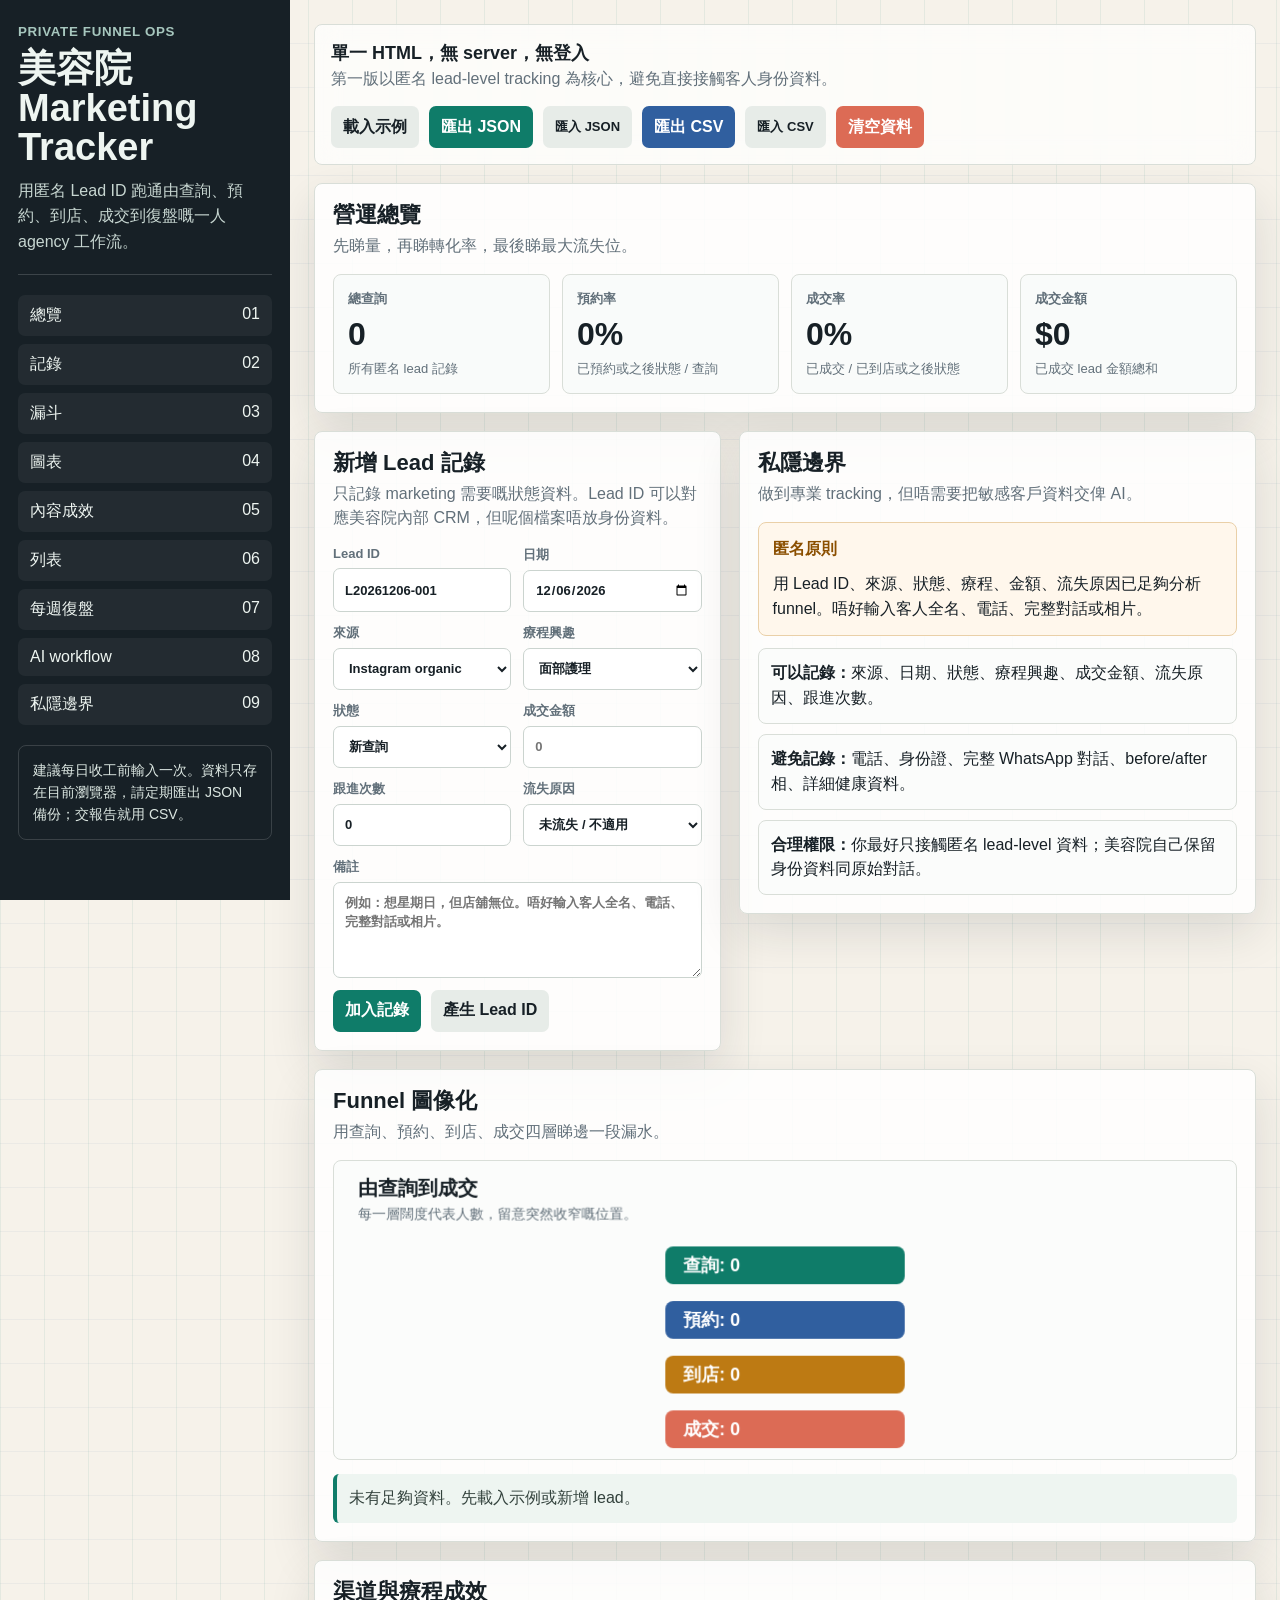
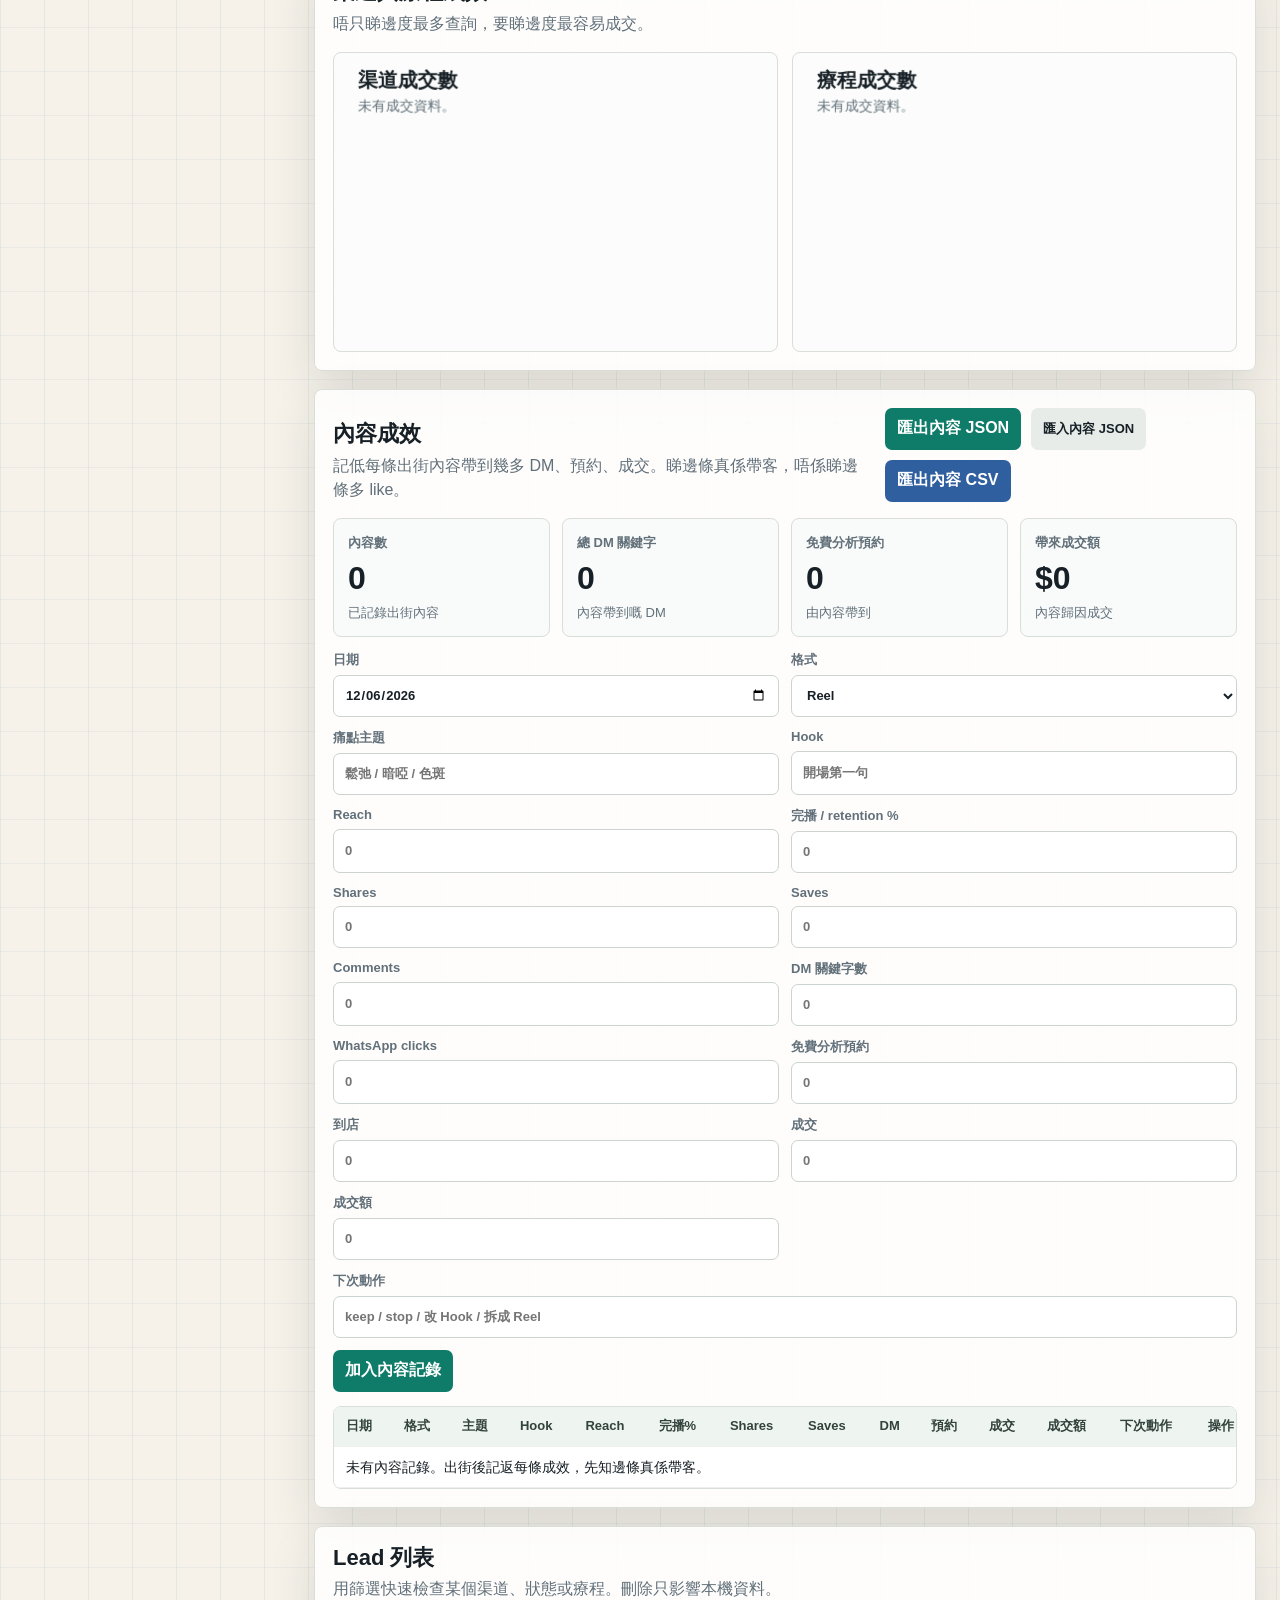
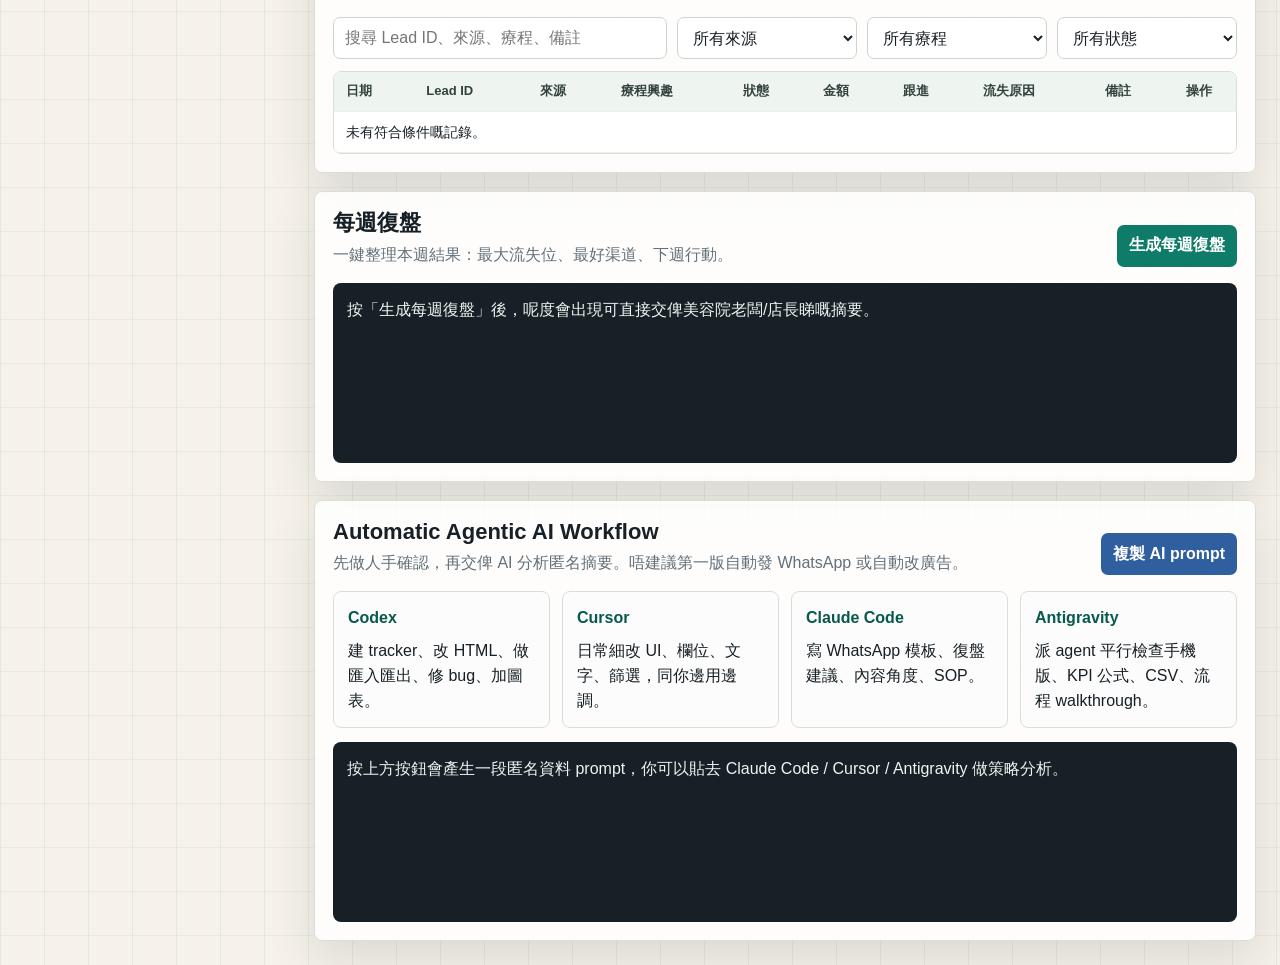
==== beauty-salon-marketing-tracker.html @ 223ccd6a "Add PWA deploy config and production service worker" ====
<!doctype html>
<html lang="zh-Hant">
<head>
  <meta charset="utf-8">
  <meta name="viewport" content="width=device-width, initial-scale=1">
  <title>美容院 Marketing Tracker</title>
  <style>
    :root {
      --ink: #172026;
      --muted: #62707a;
      --paper: #f6f2ea;
      --panel: #ffffff;
      --line: #d9ded8;
      --jade: #0f7c69;
      --jade-dark: #07594c;
      --coral: #dc6b55;
      --blue: #305f9f;
      --amber: #bd7a13;
      --shadow: 0 18px 48px rgba(23, 32, 38, .12);
      --radius: 8px;
      font-family: "Microsoft JhengHei", "PingFang TC", "Noto Sans TC", Arial, sans-serif;
    }

    * { box-sizing: border-box; }
    html { scroll-behavior: smooth; }
    body {
      margin: 0;
      color: var(--ink);
      background:
        linear-gradient(90deg, rgba(15, 124, 105, .08) 1px, transparent 1px) 0 0 / 44px 44px,
        linear-gradient(0deg, rgba(48, 95, 159, .06) 1px, transparent 1px) 0 0 / 44px 44px,
        var(--paper);
      overflow-x: hidden;
    }

    button, input, select, textarea {
      font: inherit;
    }

    button {
      border: 0;
      border-radius: 7px;
      cursor: pointer;
      font-weight: 700;
    }

    button:focus-visible, input:focus-visible, select:focus-visible, textarea:focus-visible {
      outline: 3px solid rgba(48, 95, 159, .42);
      outline-offset: 2px;
    }

    .app-shell {
      display: grid;
      grid-template-columns: 290px minmax(0, 1fr);
      min-height: 100vh;
    }

    aside {
      position: sticky;
      top: 0;
      height: 100vh;
      padding: 24px 18px;
      background: #172026;
      color: #eef5f1;
      overflow: auto;
    }

    .brand {
      display: grid;
      gap: 10px;
      padding-bottom: 20px;
      border-bottom: 1px solid rgba(255,255,255,.16);
    }

    .brand small {
      color: #a7c7be;
      font-weight: 700;
      letter-spacing: .05em;
      text-transform: uppercase;
    }

    .brand h1 {
      margin: 0;
      font-size: clamp(26px, 4vw, 38px);
      line-height: 1.04;
      letter-spacing: 0;
    }

    .brand p {
      margin: 0;
      color: #c7d6d1;
      line-height: 1.6;
    }

    nav {
      display: grid;
      gap: 8px;
      margin-top: 20px;
    }

    nav a {
      display: flex;
      justify-content: space-between;
      gap: 12px;
      padding: 10px 12px;
      color: #eef5f1;
      text-decoration: none;
      border-radius: 7px;
      background: rgba(255,255,255,.05);
    }

    nav a:hover { background: rgba(255,255,255,.12); }

    .side-note {
      margin-top: 20px;
      padding: 14px;
      border: 1px solid rgba(255,255,255,.15);
      border-radius: var(--radius);
      color: #dce7e2;
      line-height: 1.55;
      font-size: 14px;
    }

    main {
      padding: 24px;
      display: grid;
      gap: 18px;
      max-width: 1500px;
      min-width: 0;
      width: auto;
    }

    .topbar {
      display: flex;
      align-items: center;
      justify-content: space-between;
      gap: 16px;
      flex-wrap: wrap;
      padding: 16px;
      background: rgba(255,255,255,.72);
      border: 1px solid var(--line);
      border-radius: var(--radius);
      backdrop-filter: blur(12px);
      min-width: 0;
    }

    .topbar strong { font-size: 18px; }
    .topbar p { margin: 4px 0 0; color: var(--muted); }

    .toolbar {
      display: flex;
      gap: 10px;
      flex-wrap: wrap;
      align-items: center;
      min-width: 0;
    }

    .btn {
      padding: 10px 12px;
      color: #fff;
      background: var(--jade);
      min-height: 42px;
    }

    .btn.secondary {
      color: var(--ink);
      background: #e7ece8;
    }

    .btn.warning { background: var(--coral); }
    .btn.blue { background: var(--blue); }

    .file-button {
      position: relative;
      display: inline-grid;
      place-items: center;
      min-height: 42px;
      padding: 10px 12px;
      border-radius: 7px;
      color: var(--ink);
      background: #e7ece8;
      font-weight: 700;
      cursor: pointer;
    }

    .file-button input {
      position: absolute;
      inset: 0;
      opacity: 0;
      cursor: pointer;
    }

    section {
      background: rgba(255,255,255,.86);
      border: 1px solid var(--line);
      border-radius: var(--radius);
      box-shadow: var(--shadow);
      padding: 18px;
      min-width: 0;
    }

    .section-head {
      display: flex;
      align-items: end;
      justify-content: space-between;
      gap: 18px;
      margin-bottom: 16px;
    }

    .section-head h2 {
      margin: 0;
      font-size: 22px;
      line-height: 1.2;
    }

    .section-head p {
      margin: 6px 0 0;
      color: var(--muted);
      line-height: 1.5;
    }

    .grid-4 {
      display: grid;
      grid-template-columns: repeat(4, minmax(0, 1fr));
      gap: 12px;
    }

    .metric {
      min-height: 118px;
      padding: 14px;
      background: #f9fbfa;
      border: 1px solid var(--line);
      border-radius: var(--radius);
      min-width: 0;
      overflow-wrap: anywhere;
    }

    .metric span {
      color: var(--muted);
      font-size: 13px;
      font-weight: 700;
    }

    .metric strong {
      display: block;
      margin-top: 10px;
      font-size: 32px;
      line-height: 1;
    }

    .metric em {
      display: block;
      margin-top: 10px;
      color: var(--muted);
      font-style: normal;
      font-size: 13px;
      line-height: 1.4;
    }

    .two-col {
      display: grid;
      grid-template-columns: minmax(340px, .88fr) minmax(0, 1.12fr);
      gap: 18px;
      align-items: start;
      min-width: 0;
    }

    .form-grid {
      display: grid;
      grid-template-columns: repeat(2, minmax(0, 1fr));
      gap: 12px;
    }

    label {
      display: grid;
      gap: 6px;
      color: var(--muted);
      font-size: 13px;
      font-weight: 700;
    }

    input, select, textarea {
      width: 100%;
      min-height: 42px;
      padding: 10px 11px;
      color: var(--ink);
      background: #fff;
      border: 1px solid #cbd4cf;
      border-radius: 7px;
    }

    textarea {
      resize: vertical;
      min-height: 96px;
      line-height: 1.5;
    }

    .full { grid-column: 1 / -1; }

    .privacy-rail {
      display: grid;
      gap: 10px;
      padding: 14px;
      background: #fff7ec;
      border: 1px solid #ead0a8;
      border-radius: var(--radius);
      line-height: 1.55;
    }

    .privacy-rail strong { color: #8b4f00; }

    .canvas-wrap {
      display: grid;
      gap: 14px;
      grid-template-columns: minmax(0, 1fr);
    }

    canvas {
      display: block;
      width: 100%;
      max-width: 100%;
      height: 300px;
      background: #fbfcfb;
      border: 1px solid var(--line);
      border-radius: var(--radius);
    }

    .chart-grid {
      display: grid;
      grid-template-columns: repeat(2, minmax(0, 1fr));
      gap: 14px;
    }

    .filters {
      display: grid;
      grid-template-columns: 1.3fr repeat(3, minmax(130px, .7fr));
      gap: 10px;
      margin-bottom: 12px;
    }

    .table-wrap {
      max-width: 100%;
      overflow: auto;
      border: 1px solid var(--line);
      border-radius: var(--radius);
      background: #fff;
    }

    table {
      width: 100%;
      border-collapse: collapse;
      min-width: 920px;
    }

    th, td {
      padding: 10px 12px;
      border-bottom: 1px solid #edf0ed;
      text-align: left;
      vertical-align: top;
      line-height: 1.45;
      font-size: 14px;
    }

    th {
      position: sticky;
      top: 0;
      z-index: 1;
      background: #eef5f1;
      color: #33423d;
      font-size: 13px;
    }

    .status-pill {
      display: inline-block;
      padding: 4px 8px;
      border-radius: 999px;
      color: #fff;
      background: var(--jade);
      font-size: 12px;
      font-weight: 700;
      white-space: nowrap;
    }

    .status-pill.lost { background: var(--coral); }
    .status-pill.waiting { background: var(--amber); }
    .status-pill.won { background: var(--blue); }

    .mini-actions {
      display: flex;
      gap: 6px;
      flex-wrap: wrap;
    }

    .mini-actions button {
      padding: 7px 9px;
      background: #e7ece8;
      color: var(--ink);
      font-size: 12px;
    }

    .report-box, .prompt-box {
      white-space: pre-wrap;
      min-height: 180px;
      padding: 14px;
      background: #172026;
      color: #eef5f1;
      border-radius: var(--radius);
      line-height: 1.65;
      overflow: auto;
    }

    .agent-grid {
      display: grid;
      grid-template-columns: repeat(4, minmax(0, 1fr));
      gap: 12px;
    }

    .agent-card {
      padding: 14px;
      border: 1px solid var(--line);
      border-radius: var(--radius);
      background: #fbfcfb;
      line-height: 1.55;
      min-width: 0;
      overflow-wrap: anywhere;
    }

    .agent-card strong {
      display: block;
      margin-bottom: 8px;
      color: var(--jade-dark);
    }

    .steps {
      display: grid;
      gap: 10px;
      margin: 0;
      padding: 0;
      list-style: none;
    }

    .steps li {
      padding: 12px;
      border: 1px solid var(--line);
      border-radius: var(--radius);
      background: #fbfcfb;
      line-height: 1.55;
    }

    .notice {
      padding: 12px;
      color: #33423d;
      background: #eef5f1;
      border-left: 4px solid var(--jade);
      border-radius: 6px;
      line-height: 1.55;
    }

    @media (max-width: 1080px) {
      .app-shell { grid-template-columns: 1fr; }
      aside { position: static; height: auto; }
      nav { grid-template-columns: repeat(2, minmax(0, 1fr)); }
      .two-col, .chart-grid, .agent-grid { grid-template-columns: 1fr; }
      .grid-4 { grid-template-columns: repeat(2, minmax(0, 1fr)); }
      .filters { grid-template-columns: 1fr 1fr; }
    }

    @media (max-width: 640px) {
      main { padding: 12px; }
      aside { padding: 18px 12px; }
      nav { grid-template-columns: 1fr; }
      .grid-4, .form-grid, .filters { grid-template-columns: 1fr; }
      .section-head { display: block; }
      canvas { height: 260px; }
      .toolbar { width: 100%; }
      .btn, .file-button { width: 100%; }
    }

    @media print {
      body { background: #fff; }
      aside, .topbar, .toolbar, .mini-actions, form, .filters { display: none !important; }
      .app-shell { display: block; }
      main { padding: 0; }
      section { box-shadow: none; break-inside: avoid; margin-bottom: 14px; }
      canvas { max-height: 240px; }
    }
  </style>
</head>
<body>
  <div class="app-shell">
    <aside>
      <div class="brand">
        <small>Private funnel ops</small>
        <h1>美容院 Marketing Tracker</h1>
        <p>用匿名 Lead ID 跑通由查詢、預約、到店、成交到復盤嘅一人 agency 工作流。</p>
      </div>
      <nav aria-label="頁面導覽">
        <a href="#dashboard">總覽 <span>01</span></a>
        <a href="#lead-form">記錄 <span>02</span></a>
        <a href="#funnel">漏斗 <span>03</span></a>
        <a href="#charts">圖表 <span>04</span></a>
        <a href="#content-perf">內容成效 <span>05</span></a>
        <a href="#lead-table">列表 <span>06</span></a>
        <a href="#weekly-review">每週復盤 <span>07</span></a>
        <a href="#ai-workflow">AI workflow <span>08</span></a>
        <a href="#privacy">私隱邊界 <span>09</span></a>
      </nav>
      <div class="side-note">
        建議每日收工前輸入一次。資料只存在目前瀏覽器，請定期匯出 JSON 備份；交報告就用 CSV。
      </div>
    </aside>

    <main>
      <div class="topbar">
        <div>
          <strong>單一 HTML，無 server，無登入</strong>
          <p>第一版以匿名 lead-level tracking 為核心，避免直接接觸客人身份資料。</p>
        </div>
        <div class="toolbar" aria-label="資料操作">
          <button class="btn secondary" id="seed-sample" type="button">載入示例</button>
          <button class="btn" id="export-json" type="button">匯出 JSON</button>
          <label class="file-button">匯入 JSON<input id="import-json" type="file" accept="application/json,.json"></label>
          <button class="btn blue" id="export-csv" type="button">匯出 CSV</button>
          <label class="file-button">匯入 CSV<input id="import-csv" type="file" accept=".csv,text/csv"></label>
          <button class="btn warning" id="reset-data" type="button">清空資料</button>
        </div>
      </div>

      <section id="dashboard" aria-labelledby="dashboard-title">
        <div class="section-head">
          <div>
            <h2 id="dashboard-title">營運總覽</h2>
            <p>先睇量，再睇轉化率，最後睇最大流失位。</p>
          </div>
        </div>
        <div class="grid-4">
          <div class="metric"><span>總查詢</span><strong id="metric-leads">0</strong><em>所有匿名 lead 記錄</em></div>
          <div class="metric"><span>預約率</span><strong id="metric-booking-rate">0%</strong><em>已預約或之後狀態 / 查詢</em></div>
          <div class="metric"><span>成交率</span><strong id="metric-close-rate">0%</strong><em>已成交 / 已到店或之後狀態</em></div>
          <div class="metric"><span>成交金額</span><strong id="metric-revenue">$0</strong><em>已成交 lead 金額總和</em></div>
        </div>
      </section>

      <div class="two-col">
        <section id="lead-form" aria-labelledby="lead-form-title">
          <div class="section-head">
            <div>
              <h2 id="lead-form-title">新增 Lead 記錄</h2>
              <p>只記錄 marketing 需要嘅狀態資料。Lead ID 可以對應美容院內部 CRM，但呢個檔案唔放身份資料。</p>
            </div>
          </div>
          <form id="lead-entry-form" autocomplete="off">
            <div class="form-grid">
              <label>Lead ID
                <input id="lead-id" name="leadId" placeholder="L20260624-001">
              </label>
              <label>日期
                <input id="lead-date" name="date" type="date">
              </label>
              <label>來源
                <select id="lead-source" name="source">
                  <option>Instagram organic</option>
                  <option>Meta Ads</option>
                  <option>Google Search</option>
                  <option>Google Map</option>
                  <option>小紅書</option>
                  <option>朋友介紹</option>
                  <option>Walk-in</option>
                </select>
              </label>
              <label>療程興趣
                <select id="lead-service" name="service">
                  <option>面部護理</option>
                  <option>暗瘡管理</option>
                  <option>抗衰老</option>
                  <option>脫毛</option>
                  <option>瘦面/輪廓</option>
                  <option>皮膚分析</option>
                </select>
              </label>
              <label>狀態
                <select id="lead-status" name="status">
                  <option>新查詢</option>
                  <option>未回覆</option>
                  <option>已預約</option>
                  <option>已到店</option>
                  <option>已成交</option>
                  <option>已流失</option>
                  <option>已回訪</option>
                </select>
              </label>
              <label>成交金額
                <input id="lead-amount" name="amount" type="number" min="0" step="1" placeholder="0">
              </label>
              <label>跟進次數
                <input id="lead-followups" name="followups" type="number" min="0" step="1" value="0">
              </label>
              <label>流失原因
                <select id="lead-loss" name="lossReason">
                  <option value="">未流失 / 不適用</option>
                  <option>價錢顧慮</option>
                  <option>時間不合</option>
                  <option>未回覆</option>
                  <option>不信任效果</option>
                  <option>療程不適合</option>
                  <option>去了競爭對手</option>
                </select>
              </label>
              <label class="full">備註
                <textarea id="lead-note" name="note" placeholder="例如：想星期日，但店舖無位。唔好輸入客人全名、電話、完整對話或相片。"></textarea>
              </label>
            </div>
            <div class="toolbar" style="margin-top:12px">
              <button class="btn" type="submit">加入記錄</button>
              <button class="btn secondary" type="button" id="auto-id">產生 Lead ID</button>
            </div>
          </form>
        </section>

        <section id="privacy" aria-labelledby="privacy-title">
          <div class="section-head">
            <div>
              <h2 id="privacy-title">私隱邊界</h2>
              <p>做到專業 tracking，但唔需要把敏感客戶資料交俾 AI。</p>
            </div>
          </div>
          <div class="privacy-rail">
            <strong>匿名原則</strong>
            <div>用 Lead ID、來源、狀態、療程、金額、流失原因已足夠分析 funnel。唔好輸入客人全名、電話、完整對話或相片。</div>
          </div>
          <ul class="steps" style="margin-top:12px">
            <li><strong>可以記錄：</strong>來源、日期、狀態、療程興趣、成交金額、流失原因、跟進次數。</li>
            <li><strong>避免記錄：</strong>電話、身份證、完整 WhatsApp 對話、before/after 相、詳細健康資料。</li>
            <li><strong>合理權限：</strong>你最好只接觸匿名 lead-level 資料；美容院自己保留身份資料同原始對話。</li>
          </ul>
        </section>
      </div>

      <section id="funnel" aria-labelledby="funnel-title">
        <div class="section-head">
          <div>
            <h2 id="funnel-title">Funnel 圖像化</h2>
            <p>用查詢、預約、到店、成交四層睇邊一段漏水。</p>
          </div>
        </div>
        <div class="canvas-wrap">
          <canvas id="funnel-canvas" width="1100" height="330" aria-label="營銷漏斗圖"></canvas>
          <div class="notice" id="bottleneck-note">未有足夠資料。先載入示例或新增 lead。</div>
        </div>
      </section>

      <section id="charts" aria-labelledby="charts-title">
        <div class="section-head">
          <div>
            <h2 id="charts-title">渠道與療程成效</h2>
            <p>唔只睇邊度最多查詢，要睇邊度最容易成交。</p>
          </div>
        </div>
        <div class="chart-grid">
          <canvas id="channel-canvas" width="720" height="330" aria-label="渠道成效圖"></canvas>
          <canvas id="service-canvas" width="720" height="330" aria-label="療程成效圖"></canvas>
        </div>
      </section>

      <section id="content-perf" aria-labelledby="content-perf-title">
        <div class="section-head">
          <div>
            <h2 id="content-perf-title">內容成效</h2>
            <p>記低每條出街內容帶到幾多 DM、預約、成交。睇邊條真係帶客，唔係睇邊條多 like。</p>
          </div>
          <div class="toolbar">
            <button class="btn" id="export-content-json" type="button">匯出內容 JSON</button>
            <label class="file-button">匯入內容 JSON<input id="import-content-json" type="file" accept="application/json,.json"></label>
            <button class="btn blue" id="export-content-csv" type="button">匯出內容 CSV</button>
          </div>
        </div>
        <div class="grid-4" style="margin-bottom:14px">
          <div class="metric"><span>內容數</span><strong id="metric-content-count">0</strong><em>已記錄出街內容</em></div>
          <div class="metric"><span>總 DM 關鍵字</span><strong id="metric-content-dm">0</strong><em>內容帶到嘅 DM</em></div>
          <div class="metric"><span>免費分析預約</span><strong id="metric-content-booking">0</strong><em>由內容帶到</em></div>
          <div class="metric"><span>帶來成交額</span><strong id="metric-content-revenue">$0</strong><em>內容歸因成交</em></div>
        </div>
        <form id="content-entry-form" autocomplete="off" style="margin-bottom:14px">
          <div class="form-grid">
            <label>日期<input id="c-date" name="date" type="date"></label>
            <label>格式
              <select id="c-format" name="format">
                <option>Reel</option><option>Carousel</option><option>Stories</option>
              </select>
            </label>
            <label>痛點主題<input id="c-topic" name="topic" placeholder="鬆弛 / 暗啞 / 色斑"></label>
            <label>Hook<input id="c-hook" name="hook" placeholder="開場第一句"></label>
            <label>Reach<input id="c-reach" name="reach" type="number" min="0" step="1" placeholder="0"></label>
            <label>完播 / retention %<input id="c-retention" name="retention" type="number" min="0" max="100" step="1" placeholder="0"></label>
            <label>Shares<input id="c-shares" name="shares" type="number" min="0" step="1" placeholder="0"></label>
            <label>Saves<input id="c-saves" name="saves" type="number" min="0" step="1" placeholder="0"></label>
            <label>Comments<input id="c-comments" name="comments" type="number" min="0" step="1" placeholder="0"></label>
            <label>DM 關鍵字數<input id="c-dm" name="dm" type="number" min="0" step="1" placeholder="0"></label>
            <label>WhatsApp clicks<input id="c-wa" name="waClicks" type="number" min="0" step="1" placeholder="0"></label>
            <label>免費分析預約<input id="c-booking" name="booking" type="number" min="0" step="1" placeholder="0"></label>
            <label>到店<input id="c-visit" name="visit" type="number" min="0" step="1" placeholder="0"></label>
            <label>成交<input id="c-won" name="won" type="number" min="0" step="1" placeholder="0"></label>
            <label>成交額<input id="c-revenue" name="revenue" type="number" min="0" step="1" placeholder="0"></label>
            <label class="full">下次動作<input id="c-action" name="action" placeholder="keep / stop / 改 Hook / 拆成 Reel"></label>
          </div>
          <div class="toolbar" style="margin-top:12px">
            <button class="btn" type="submit">加入內容記錄</button>
          </div>
        </form>
        <div class="table-wrap">
          <table>
            <thead>
              <tr>
                <th>日期</th><th>格式</th><th>主題</th><th>Hook</th><th>Reach</th><th>完播%</th>
                <th>Shares</th><th>Saves</th><th>DM</th><th>預約</th><th>成交</th><th>成交額</th><th>下次動作</th><th>操作</th>
              </tr>
            </thead>
            <tbody id="content-rows"></tbody>
          </table>
        </div>
      </section>

      <section id="lead-table" aria-labelledby="lead-table-title">
        <div class="section-head">
          <div>
            <h2 id="lead-table-title">Lead 列表</h2>
            <p>用篩選快速檢查某個渠道、狀態或療程。刪除只影響本機資料。</p>
          </div>
        </div>
        <div class="filters">
          <input id="search-leads" placeholder="搜尋 Lead ID、來源、療程、備註">
          <select id="filter-source"><option value="">所有來源</option></select>
          <select id="filter-service"><option value="">所有療程</option></select>
          <select id="filter-status"><option value="">所有狀態</option></select>
        </div>
        <div class="table-wrap">
          <table>
            <thead>
              <tr>
                <th>日期</th>
                <th>Lead ID</th>
                <th>來源</th>
                <th>療程興趣</th>
                <th>狀態</th>
                <th>金額</th>
                <th>跟進</th>
                <th>流失原因</th>
                <th>備註</th>
                <th>操作</th>
              </tr>
            </thead>
            <tbody id="lead-rows"></tbody>
          </table>
        </div>
      </section>

      <section id="weekly-review" aria-labelledby="weekly-title">
        <div class="section-head">
          <div>
            <h2 id="weekly-title">每週復盤</h2>
            <p>一鍵整理本週結果：最大流失位、最好渠道、下週行動。</p>
          </div>
          <button class="btn" id="build-report" type="button">生成每週復盤</button>
        </div>
        <div class="report-box" id="weekly-report-output">按「生成每週復盤」後，呢度會出現可直接交俾美容院老闆/店長睇嘅摘要。</div>
      </section>

      <section id="ai-workflow" aria-labelledby="ai-title">
        <div class="section-head">
          <div>
            <h2 id="ai-title">Automatic Agentic AI Workflow</h2>
            <p>先做人手確認，再交俾 AI 分析匿名摘要。唔建議第一版自動發 WhatsApp 或自動改廣告。</p>
          </div>
          <button class="btn blue" id="copy-ai-prompt" type="button">複製 AI prompt</button>
        </div>
        <div class="agent-grid">
          <div class="agent-card"><strong>Codex</strong>建 tracker、改 HTML、做匯入匯出、修 bug、加圖表。</div>
          <div class="agent-card"><strong>Cursor</strong>日常細改 UI、欄位、文字、篩選，同你邊用邊調。</div>
          <div class="agent-card"><strong>Claude Code</strong>寫 WhatsApp 模板、復盤建議、內容角度、SOP。</div>
          <div class="agent-card"><strong>Antigravity</strong>派 agent 平行檢查手機版、KPI 公式、CSV、流程 walkthrough。</div>
        </div>
        <div class="prompt-box" id="ai-prompt-output" style="margin-top:14px">按上方按鈕會產生一段匿名資料 prompt，你可以貼去 Claude Code / Cursor / Antigravity 做策略分析。</div>
      </section>
    </main>
  </div>

  <script>
    const STORAGE_KEY = "beautySalonMarketingTracker.v1";
    const STATUS_ORDER = ["新查詢", "未回覆", "已預約", "已到店", "已成交", "已回訪", "已流失"];
    const FUNNEL_STEPS = [
      { label: "查詢", statuses: ["新查詢", "未回覆", "已預約", "已到店", "已成交", "已回訪", "已流失"] },
      { label: "預約", statuses: ["已預約", "已到店", "已成交", "已回訪"] },
      { label: "到店", statuses: ["已到店", "已成交", "已回訪"] },
      { label: "成交", statuses: ["已成交", "已回訪"] }
    ];
    const CONTENT_KEY = "beautySalonMarketingTracker.content.v1";
    const SHARED_CONTEXT_KEY = "jessi-shared-context";
    let leads = loadLeads();
    let contentItems = loadContent();

    function loadContent() {
      try {
        const raw = localStorage.getItem(CONTENT_KEY);
        return raw ? JSON.parse(raw) : [];
      } catch (error) {
        console.warn("Unable to load content", error);
        return [];
      }
    }

    function saveContent() {
      localStorage.setItem(CONTENT_KEY, JSON.stringify(contentItems));
    }

    function normalizeContent(input) {
      return {
        date: String(input.date || today()).slice(0, 10),
        format: String(input.format || "Reel").trim(),
        topic: String(input.topic || "").trim(),
        hook: String(input.hook || "").trim(),
        reach: Number(input.reach || 0),
        retention: Number(input.retention || 0),
        shares: Number(input.shares || 0),
        saves: Number(input.saves || 0),
        comments: Number(input.comments || 0),
        dm: Number(input.dm || 0),
        waClicks: Number(input.waClicks || 0),
        booking: Number(input.booking || 0),
        visit: Number(input.visit || 0),
        won: Number(input.won || 0),
        revenue: Number(input.revenue || 0),
        action: String(input.action || "").trim()
      };
    }

    function addContent(event) {
      if (event) event.preventDefault();
      const form = document.getElementById("content-entry-form");
      const item = normalizeContent(Object.fromEntries(new FormData(form).entries()));
      contentItems.unshift(item);
      saveContent();
      form.reset();
      document.getElementById("c-date").value = today();
      renderContent();
    }

    function renderContent() {
      const count = contentItems.length;
      const sum = (key) => contentItems.reduce((total, item) => total + Number(item[key] || 0), 0);
      document.getElementById("metric-content-count").textContent = count;
      document.getElementById("metric-content-dm").textContent = sum("dm");
      document.getElementById("metric-content-booking").textContent = sum("booking");
      document.getElementById("metric-content-revenue").textContent = money(sum("revenue"));
      const tbody = document.getElementById("content-rows");
      tbody.innerHTML = "";
      if (!count) {
        tbody.innerHTML = '<tr><td colspan="14">未有內容記錄。出街後記返每條成效，先知邊條真係帶客。</td></tr>';
        return;
      }
      contentItems.forEach((item, index) => {
        const tr = document.createElement("tr");
        tr.innerHTML = `
          <td>${escapeHtml(item.date)}</td>
          <td>${escapeHtml(item.format)}</td>
          <td>${escapeHtml(item.topic || "-")}</td>
          <td>${escapeHtml(item.hook || "-")}</td>
          <td>${Number(item.reach || 0)}</td>
          <td>${Number(item.retention || 0)}%</td>
          <td>${Number(item.shares || 0)}</td>
          <td>${Number(item.saves || 0)}</td>
          <td>${Number(item.dm || 0)}</td>
          <td>${Number(item.booking || 0)}</td>
          <td>${Number(item.won || 0)}</td>
          <td>${money(item.revenue || 0)}</td>
          <td>${escapeHtml(item.action || "-")}</td>
          <td><div class="mini-actions"><button type="button" data-content-delete="${index}">刪除</button></div></td>
        `;
        tbody.appendChild(tr);
      });
    }

    function exportContentJson() {
      downloadFile("jessi-content-performance.json", JSON.stringify({ exportedAt: new Date().toISOString(), content: contentItems }, null, 2), "application/json");
    }

    function importContentJsonFile(event) {
      const file = event.target.files && event.target.files[0];
      if (!file) return;
      const reader = new FileReader();
      reader.onload = () => {
        try {
          const parsed = JSON.parse(String(reader.result));
          const rows = Array.isArray(parsed) ? parsed : parsed.content;
          if (!Array.isArray(rows)) throw new Error("JSON 應該包含 content 陣列。");
          contentItems = rows.map(normalizeContent);
          saveContent();
          renderContent();
        } catch (error) {
          alert("內容 JSON 匯入失敗：" + error.message);
        }
        event.target.value = "";
      };
      reader.readAsText(file);
    }

    function exportContentCsv() {
      const headers = ["date", "format", "topic", "hook", "reach", "retention", "shares", "saves", "comments", "dm", "waClicks", "booking", "visit", "won", "revenue", "action"];
      const rows = [headers.join(",")].concat(contentItems.map((item) => headers.map((key) => csvCell(item[key])).join(",")));
      downloadFile("jessi-content-performance.csv", rows.join("\n"), "text/csv;charset=utf-8");
    }

    function loadLeads() {
      try {
        const raw = localStorage.getItem(STORAGE_KEY);
        return raw ? JSON.parse(raw) : [];
      } catch (error) {
        console.warn("Unable to load leads", error);
        return [];
      }
    }

    function saveLeads() {
      localStorage.setItem(STORAGE_KEY, JSON.stringify(leads));
    }

    function normalizeLead(input) {
      return {
        id: String(input.id || input.leadId || generateLeadId()).trim(),
        date: String(input.date || today()).slice(0, 10),
        source: String(input.source || "Instagram organic").trim(),
        service: String(input.service || "面部護理").trim(),
        status: String(input.status || "新查詢").trim(),
        amount: Number(input.amount || 0),
        followups: Number(input.followups || 0),
        lossReason: String(input.lossReason || "").trim(),
        note: String(input.note || "").trim()
      };
    }

    function addLead(event) {
      if (event) event.preventDefault();
      const form = document.getElementById("lead-entry-form");
      const data = new FormData(form);
      const lead = normalizeLead({
        leadId: data.get("leadId"),
        date: data.get("date"),
        source: data.get("source"),
        service: data.get("service"),
        status: data.get("status"),
        amount: data.get("amount"),
        followups: data.get("followups"),
        lossReason: data.get("lossReason"),
        note: data.get("note")
      });
      if (!lead.id) lead.id = generateLeadId();
      leads.unshift(lead);
      saveLeads();
      form.reset();
      document.getElementById("lead-date").value = today();
      document.getElementById("lead-id").value = generateLeadId();
      renderAll();
    }

    function renderDashboard() {
      const total = leads.length;
      const booked = countByStatuses(["已預約", "已到店", "已成交", "已回訪"]);
      const visited = countByStatuses(["已到店", "已成交", "已回訪"]);
      const won = countByStatuses(["已成交", "已回訪"]);
      const revenue = leads.reduce((sum, lead) => sum + (["已成交", "已回訪"].includes(lead.status) ? Number(lead.amount || 0) : 0), 0);
      document.getElementById("metric-leads").textContent = total;
      document.getElementById("metric-booking-rate").textContent = percent(booked, total);
      document.getElementById("metric-close-rate").textContent = percent(won, visited);
      document.getElementById("metric-revenue").textContent = money(revenue);
    }

    function renderLeadTable() {
      const tbody = document.getElementById("lead-rows");
      const query = document.getElementById("search-leads").value.toLowerCase();
      const source = document.getElementById("filter-source").value;
      const service = document.getElementById("filter-service").value;
      const status = document.getElementById("filter-status").value;
      const filtered = leads.filter((lead) => {
        const haystack = [lead.id, lead.date, lead.source, lead.service, lead.status, lead.lossReason, lead.note].join(" ").toLowerCase();
        return (!query || haystack.includes(query)) &&
          (!source || lead.source === source) &&
          (!service || lead.service === service) &&
          (!status || lead.status === status);
      });

      tbody.innerHTML = "";
      if (!filtered.length) {
        tbody.innerHTML = '<tr><td colspan="10">未有符合條件嘅記錄。</td></tr>';
        return;
      }

      filtered.forEach((lead) => {
        const tr = document.createElement("tr");
        tr.innerHTML = `
          <td>${escapeHtml(lead.date)}</td>
          <td>${escapeHtml(lead.id)}</td>
          <td>${escapeHtml(lead.source)}</td>
          <td>${escapeHtml(lead.service)}</td>
          <td><span class="${statusClass(lead.status)}">${escapeHtml(lead.status)}</span></td>
          <td>${money(lead.amount || 0)}</td>
          <td>${Number(lead.followups || 0)}</td>
          <td>${escapeHtml(lead.lossReason || "-")}</td>
          <td>${escapeHtml(lead.note || "-")}</td>
          <td><div class="mini-actions"><button type="button" data-edit="${escapeHtml(lead.id)}">套用</button><button type="button" data-delete="${escapeHtml(lead.id)}">刪除</button></div></td>
        `;
        tbody.appendChild(tr);
      });
    }

    function drawFunnel() {
      const canvas = document.getElementById("funnel-canvas");
      const ctx = setupCanvas(canvas);
      const counts = FUNNEL_STEPS.map((step) => ({ label: step.label, value: countByStatuses(step.statuses) }));
      const max = Math.max(...counts.map((item) => item.value), 1);
      ctx.clearRect(0, 0, canvas.width, canvas.height);
      drawTitle(ctx, "由查詢到成交", "每一層闊度代表人數，留意突然收窄嘅位置。");
      counts.forEach((item, index) => {
        const width = 240 + (item.value / max) * 520;
        const x = (canvas.width - width) / 2;
        const y = 86 + index * 55;
        ctx.fillStyle = ["#0f7c69", "#305f9f", "#bd7a13", "#dc6b55"][index];
        roundRect(ctx, x, y, width, 38, 8);
        ctx.fill();
        ctx.fillStyle = "#ffffff";
        ctx.font = "700 18px Microsoft JhengHei, sans-serif";
        ctx.fillText(`${item.label}: ${item.value}`, x + 18, y + 25);
      });
      document.getElementById("bottleneck-note").textContent = diagnoseBottleneck(counts);
    }

    function exportJson() {
      downloadFile("beauty-salon-leads.json", JSON.stringify({ exportedAt: new Date().toISOString(), leads }, null, 2), "application/json");
    }

    function importJsonFile(event) {
      const file = event.target.files && event.target.files[0];
      if (!file) return;
      const reader = new FileReader();
      reader.onload = () => {
        try {
          const parsed = JSON.parse(String(reader.result));
          const rows = Array.isArray(parsed) ? parsed : parsed.leads;
          if (!Array.isArray(rows)) throw new Error("JSON should contain a leads array.");
          leads = rows.map(normalizeLead);
          saveLeads();
          renderAll();
        } catch (error) {
          alert("JSON 匯入失敗：" + error.message);
        }
        event.target.value = "";
      };
      reader.readAsText(file);
    }

    function exportCsv() {
      const headers = ["date", "id", "source", "service", "status", "amount", "followups", "lossReason", "note"];
      const rows = [headers.join(",")].concat(leads.map((lead) => headers.map((key) => csvCell(lead[key])).join(",")));
      downloadFile("beauty-salon-leads.csv", rows.join("\n"), "text/csv;charset=utf-8");
    }

    function importCsvFile(event) {
      const file = event.target.files && event.target.files[0];
      if (!file) return;
      const reader = new FileReader();
      reader.onload = () => {
        try {
          const rows = parseCsv(String(reader.result));
          leads = rows.map(normalizeLead);
          saveLeads();
          renderAll();
        } catch (error) {
          alert("CSV 匯入失敗：" + error.message);
        }
        event.target.value = "";
      };
      reader.readAsText(file);
    }

    function loadSharedWorkflowContext() {
      try {
        const raw = localStorage.getItem(SHARED_CONTEXT_KEY);
        return raw ? JSON.parse(raw) : null;
      } catch {
        return null;
      }
    }

    function sharedWeekThemeLine() {
      const ctx = loadSharedWorkflowContext();
      const title = ctx?.weekTheme?.title?.trim();
      return title ? `本週痛點：${title}` : "";
    }

    function buildWeeklyReport() {
      const summary = getSummary();
      const bestChannel = topItem(groupBy("source", true));
      const bestService = topItem(groupBy("service", true));
      const loss = topItem(groupBy("lossReason", false));
      const themeLine = sharedWeekThemeLine();
      const report = [
        "美容院每週 Marketing 復盤",
        "",
        ...(themeLine ? [themeLine, ""] : []),
        `總查詢：${summary.total}`,
        `已預約：${summary.booked}（預約率 ${percent(summary.booked, summary.total)}）`,
        `已到店：${summary.visited}（到店率 ${percent(summary.visited, summary.booked)}）`,
        `已成交：${summary.won}（到店成交率 ${percent(summary.won, summary.visited)}）`,
        `成交金額：${money(summary.revenue)}`,
        "",
        `最好渠道：${bestChannel.label}（成交 ${bestChannel.value}）`,
        `最好療程：${bestService.label}（成交 ${bestService.value}）`,
        `主要流失原因：${loss.label}（${loss.value}）`,
        "",
        "下週建議：",
        "- 如果查詢少：優先改善內容題目、CTA、profile 入口。",
        "- 如果查詢多但預約少：檢查 WhatsApp 開場、價格解釋、可預約時段。",
        "- 如果到店多但成交少：檢查諮詢流程、方案設計、信任證明。",
        "- 把最好渠道同療程組合成 2 條 Reels、1 篇 Carousel、3 組 Stories。"
      ].join("\n");
      document.getElementById("weekly-report-output").textContent = report;
      return report;
    }

    function buildAiPrompt() {
      const summary = getSummary();
      const themeLine = sharedWeekThemeLine();
      const prompt = [
        "你係美容院 marketing 策略顧問。以下係匿名 lead-level tracking 摘要，請唔好要求我提供客人電話、全名、相片或完整對話。",
        "",
        "目標：分析 funnel 最大問題，提出下週最值得做嘅 3 個行動，包括內容、WhatsApp 跟進、廣告或到店轉化改善。",
        "",
        ...(themeLine ? [themeLine, ""] : []),
        "總覽：",
        JSON.stringify(summary, null, 2),
        "",
        "按渠道成交：",
        JSON.stringify(groupBy("source", true), null, 2),
        "",
        "按療程成交：",
        JSON.stringify(groupBy("service", true), null, 2),
        "",
        "流失原因：",
        JSON.stringify(groupBy("lossReason", false), null, 2),
        "",
        "請輸出：",
        "1. 最大瓶頸",
        "2. 可能原因",
        "3. 下週 3 個實驗",
        "4. 需要拍嘅內容清單",
        "5. WhatsApp 跟進模板"
      ].join("\n");
      document.getElementById("ai-prompt-output").textContent = prompt;
      navigator.clipboard?.writeText(prompt).catch(() => {});
      return prompt;
    }

    function renderAll() {
      renderDashboard();
      populateFilters();
      renderLeadTable();
      drawFunnel();
      drawBarChart("channel-canvas", "渠道成交數", groupBy("source", true), "#305f9f");
      drawBarChart("service-canvas", "療程成交數", groupBy("service", true), "#0f7c69");
      renderContent();
    }

    function getSummary() {
      const total = leads.length;
      const booked = countByStatuses(["已預約", "已到店", "已成交", "已回訪"]);
      const visited = countByStatuses(["已到店", "已成交", "已回訪"]);
      const won = countByStatuses(["已成交", "已回訪"]);
      const revenue = leads.reduce((sum, lead) => sum + (["已成交", "已回訪"].includes(lead.status) ? Number(lead.amount || 0) : 0), 0);
      return {
        total,
        booked,
        visited,
        won,
        lost: countByStatuses(["已流失"]),
        revenue,
        bookingRate: percent(booked, total),
        visitRate: percent(visited, booked),
        closeRate: percent(won, visited)
      };
    }

    function countByStatuses(statuses) {
      return leads.filter((lead) => statuses.includes(lead.status)).length;
    }

    function groupBy(field, onlyWon) {
      const map = {};
      leads.forEach((lead) => {
        if (onlyWon && !["已成交", "已回訪"].includes(lead.status)) return;
        const key = lead[field] || "未分類";
        if (!key || key === "未流失 / 不適用") return;
        map[key] = (map[key] || 0) + 1;
      });
      return Object.entries(map)
        .map(([label, value]) => ({ label, value }))
        .sort((a, b) => b.value - a.value);
    }

    function topItem(items) {
      return items[0] || { label: "未有資料", value: 0 };
    }

    function diagnoseBottleneck(counts) {
      if (!leads.length) return "未有足夠資料。先載入示例或新增 lead。";
      const [inquiry, booking, visit, sale] = counts.map((item) => item.value);
      const bookingRate = booking / Math.max(inquiry, 1);
      const visitRate = visit / Math.max(booking, 1);
      const closeRate = sale / Math.max(visit, 1);
      if (bookingRate < .35) return "最大流失位似乎係查詢到預約：優先檢查 WhatsApp 開場、offer、價錢解釋同可預約時段。";
      if (visitRate < .65) return "最大流失位似乎係預約到到店：優先檢查到店前提醒、地點資訊、改期流程。";
      if (closeRate < .45) return "最大流失位似乎係到店到成交：優先檢查諮詢流程、方案設計、案例證明。";
      return "漏斗暫時健康：下週可集中放大最好渠道與最好療程。";
    }

    function drawBarChart(canvasId, title, rows, color) {
      const canvas = document.getElementById(canvasId);
      const ctx = setupCanvas(canvas);
      ctx.clearRect(0, 0, canvas.width, canvas.height);
      drawTitle(ctx, title, rows.length ? "數字代表已成交或已回訪 lead。" : "未有成交資料。");
      const max = Math.max(...rows.map((row) => row.value), 1);
      rows.slice(0, 7).forEach((row, index) => {
        const y = 82 + index * 32;
        const barWidth = (canvas.width - 260) * row.value / max;
        ctx.fillStyle = "#34434d";
        ctx.font = "14px Microsoft JhengHei, sans-serif";
        ctx.fillText(row.label.slice(0, 16), 24, y + 18);
        ctx.fillStyle = color;
        roundRect(ctx, 190, y, Math.max(barWidth, 6), 20, 6);
        ctx.fill();
        ctx.fillStyle = "#172026";
        ctx.fillText(String(row.value), 202 + barWidth, y + 16);
      });
    }

    function setupCanvas(canvas) {
      const ratio = window.devicePixelRatio || 1;
      const rect = canvas.getBoundingClientRect();
      canvas.width = Math.max(600, Math.floor(rect.width * ratio));
      canvas.height = Math.floor(rect.height * ratio);
      const ctx = canvas.getContext("2d");
      ctx.setTransform(ratio, 0, 0, ratio, 0, 0);
      canvas.width = rect.width;
      canvas.height = rect.height;
      return canvas.getContext("2d");
    }

    function drawTitle(ctx, title, subtitle) {
      ctx.fillStyle = "#172026";
      ctx.font = "700 20px Microsoft JhengHei, sans-serif";
      ctx.fillText(title, 24, 34);
      ctx.fillStyle = "#62707a";
      ctx.font = "14px Microsoft JhengHei, sans-serif";
      ctx.fillText(subtitle, 24, 58);
    }

    function populateFilters() {
      populateSelect("filter-source", unique("source"));
      populateSelect("filter-service", unique("service"));
      populateSelect("filter-status", STATUS_ORDER);
    }

    function populateSelect(id, values) {
      const select = document.getElementById(id);
      const current = select.value;
      const first = select.options[0].textContent;
      select.innerHTML = `<option value="">${first}</option>` + values.map((value) => `<option>${escapeHtml(value)}</option>`).join("");
      select.value = current;
    }

    function unique(field) {
      return Array.from(new Set(leads.map((lead) => lead[field]).filter(Boolean))).sort();
    }

    function generateLeadId() {
      const compact = today().replaceAll("-", "");
      const next = String(leads.length + 1).padStart(3, "0");
      return `L${compact}-${next}`;
    }

    function today() {
      return new Date().toISOString().slice(0, 10);
    }

    function percent(part, total) {
      if (!total) return "0%";
      return Math.round((part / total) * 100) + "%";
    }

    function money(value) {
      return "$" + Number(value || 0).toLocaleString("en-HK");
    }

    function statusClass(status) {
      if (status === "已流失") return "status-pill lost";
      if (status === "未回覆") return "status-pill waiting";
      if (status === "已成交" || status === "已回訪") return "status-pill won";
      return "status-pill";
    }

    function escapeHtml(value) {
      return String(value ?? "").replace(/[&<>"']/g, (char) => ({
        "&": "&amp;",
        "<": "&lt;",
        ">": "&gt;",
        '"': "&quot;",
        "'": "&#039;"
      })[char]);
    }

    function csvCell(value) {
      const text = String(value ?? "");
      return /[",\n]/.test(text) ? `"${text.replaceAll('"', '""')}"` : text;
    }

    function parseCsv(text) {
      const lines = text.trim().split(/\r?\n/);
      if (lines.length < 2) return [];
      const headers = splitCsvLine(lines[0]);
      return lines.slice(1).filter(Boolean).map((line) => {
        const cells = splitCsvLine(line);
        return headers.reduce((row, header, index) => {
          row[header] = cells[index] || "";
          return row;
        }, {});
      });
    }

    function splitCsvLine(line) {
      const cells = [];
      let current = "";
      let quoted = false;
      for (let index = 0; index < line.length; index += 1) {
        const char = line[index];
        const next = line[index + 1];
        if (char === '"' && quoted && next === '"') {
          current += '"';
          index += 1;
        } else if (char === '"') {
          quoted = !quoted;
        } else if (char === "," && !quoted) {
          cells.push(current);
          current = "";
        } else {
          current += char;
        }
      }
      cells.push(current);
      return cells;
    }

    function downloadFile(filename, content, type) {
      const blob = new Blob([content], { type });
      const url = URL.createObjectURL(blob);
      const anchor = document.createElement("a");
      anchor.href = url;
      anchor.download = filename;
      anchor.click();
      URL.revokeObjectURL(url);
    }

    function roundRect(ctx, x, y, width, height, radius) {
      ctx.beginPath();
      ctx.moveTo(x + radius, y);
      ctx.arcTo(x + width, y, x + width, y + height, radius);
      ctx.arcTo(x + width, y + height, x, y + height, radius);
      ctx.arcTo(x, y + height, x, y, radius);
      ctx.arcTo(x, y, x + width, y, radius);
      ctx.closePath();
    }

    function loadSampleData() {
      leads = [
        { id: "L20260617-001", date: "2026-06-17", source: "Instagram organic", service: "抗衰老", status: "已成交", amount: 3800, followups: 2, lossReason: "", note: "內容主題：輪廓模糊" },
        { id: "L20260617-002", date: "2026-06-17", source: "Meta Ads", service: "皮膚分析", status: "已預約", amount: 0, followups: 1, lossReason: "", note: "首次免費分析" },
        { id: "L20260618-003", date: "2026-06-18", source: "Google Search", service: "暗瘡管理", status: "已到店", amount: 0, followups: 2, lossReason: "", note: "比較療程期數" },
        { id: "L20260618-004", date: "2026-06-18", source: "小紅書", service: "面部護理", status: "已流失", amount: 0, followups: 2, lossReason: "價錢顧慮", note: "要求再平啲" },
        { id: "L20260619-005", date: "2026-06-19", source: "朋友介紹", service: "脫毛", status: "已成交", amount: 2200, followups: 1, lossReason: "", note: "朋友介紹信任度高" },
        { id: "L20260620-006", date: "2026-06-20", source: "Google Map", service: "面部護理", status: "未回覆", amount: 0, followups: 1, lossReason: "未回覆", note: "已發第二次 follow-up" },
        { id: "L20260621-007", date: "2026-06-21", source: "Instagram organic", service: "抗衰老", status: "已回訪", amount: 5200, followups: 3, lossReason: "", note: "由案例 carousel 來" },
        { id: "L20260622-008", date: "2026-06-22", source: "Meta Ads", service: "瘦面/輪廓", status: "已流失", amount: 0, followups: 1, lossReason: "時間不合", note: "只得星期日晚上" }
      ];
      saveLeads();
      renderAll();
    }

    document.getElementById("lead-entry-form").addEventListener("submit", addLead);
    document.getElementById("auto-id").addEventListener("click", () => {
      document.getElementById("lead-id").value = generateLeadId();
    });
    document.getElementById("export-json").addEventListener("click", exportJson);
    document.getElementById("import-json").addEventListener("change", importJsonFile);
    document.getElementById("export-csv").addEventListener("click", exportCsv);
    document.getElementById("import-csv").addEventListener("change", importCsvFile);
    document.getElementById("seed-sample").addEventListener("click", loadSampleData);
    document.getElementById("reset-data").addEventListener("click", () => {
      if (confirm("確定清空本機所有 tracker 資料？")) {
        leads = [];
        saveLeads();
        renderAll();
      }
    });
    document.getElementById("build-report").addEventListener("click", buildWeeklyReport);
    document.getElementById("copy-ai-prompt").addEventListener("click", buildAiPrompt);
    ["search-leads", "filter-source", "filter-service", "filter-status"].forEach((id) => {
      document.getElementById(id).addEventListener("input", renderLeadTable);
      document.getElementById(id).addEventListener("change", renderLeadTable);
    });
    document.getElementById("lead-rows").addEventListener("click", (event) => {
      const deleteId = event.target.getAttribute("data-delete");
      const editId = event.target.getAttribute("data-edit");
      if (deleteId) {
        leads = leads.filter((lead) => lead.id !== deleteId);
        saveLeads();
        renderAll();
      }
      if (editId) {
        const lead = leads.find((item) => item.id === editId);
        if (!lead) return;
        document.getElementById("lead-id").value = lead.id;
        document.getElementById("lead-date").value = lead.date;
        document.getElementById("lead-source").value = lead.source;
        document.getElementById("lead-service").value = lead.service;
        document.getElementById("lead-status").value = lead.status;
        document.getElementById("lead-amount").value = lead.amount;
        document.getElementById("lead-followups").value = lead.followups;
        document.getElementById("lead-loss").value = lead.lossReason;
        document.getElementById("lead-note").value = lead.note;
        leads = leads.filter((item) => item.id !== editId);
        saveLeads();
        renderAll();
        document.getElementById("lead-form").scrollIntoView({ behavior: "smooth" });
      }
    });
    document.getElementById("content-entry-form").addEventListener("submit", addContent);
    document.getElementById("export-content-json").addEventListener("click", exportContentJson);
    document.getElementById("import-content-json").addEventListener("change", importContentJsonFile);
    document.getElementById("export-content-csv").addEventListener("click", exportContentCsv);
    document.getElementById("content-rows").addEventListener("click", (event) => {
      const deleteIndex = event.target.getAttribute("data-content-delete");
      if (deleteIndex !== null) {
        contentItems.splice(Number(deleteIndex), 1);
        saveContent();
        renderContent();
      }
    });
    window.addEventListener("resize", renderAll);
    document.getElementById("lead-date").value = today();
    document.getElementById("lead-id").value = generateLeadId();
    document.getElementById("c-date").value = today();
    const sharedCtx = loadSharedWorkflowContext();
    if (sharedCtx?.weekTheme?.title && document.getElementById("weekly-review")) {
      const themeLine = `本週痛點（來自 workflow）：${sharedCtx.weekTheme.title}`;
      const out = document.getElementById("weekly-report-output");
      if (out && !out.textContent.trim()) out.textContent = themeLine + "\n\n按「生成每週復盤」整合 tracker 數據。";
    }
    renderAll();
  </script>
</body>
</html>
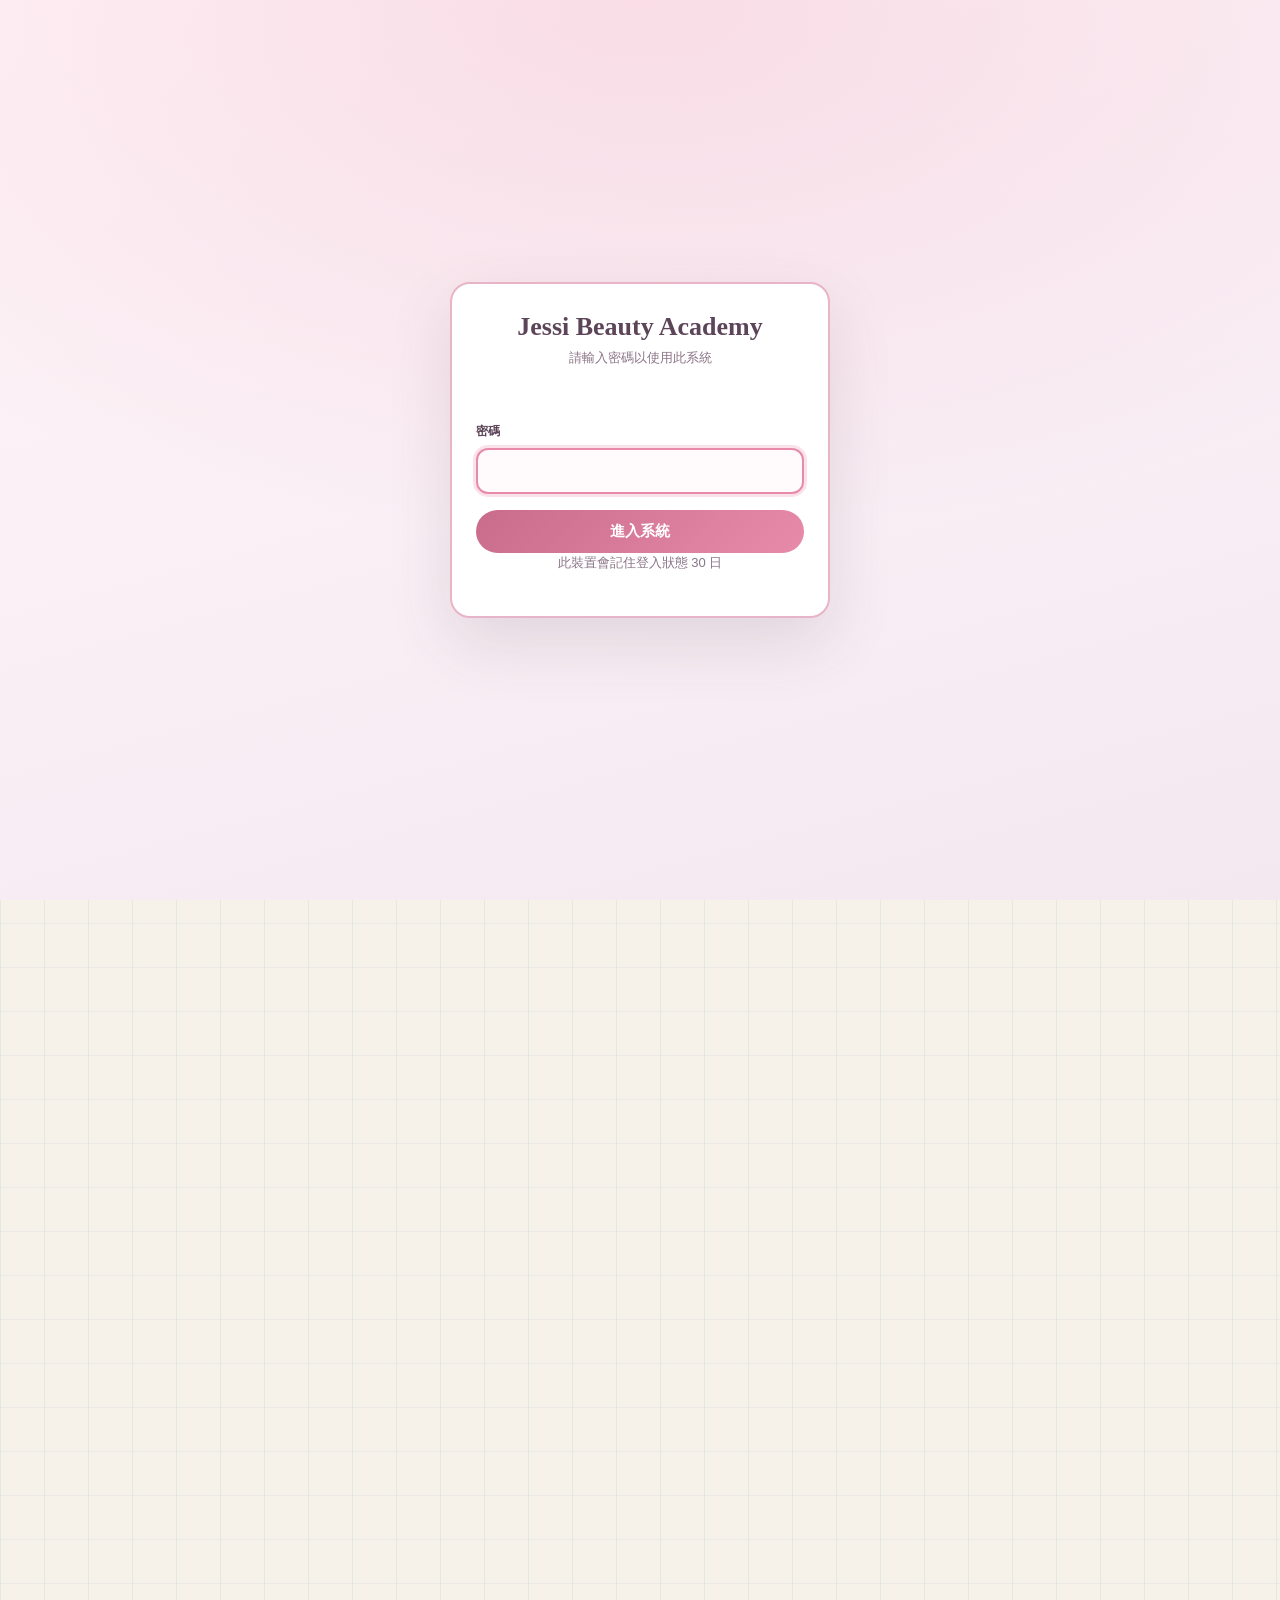
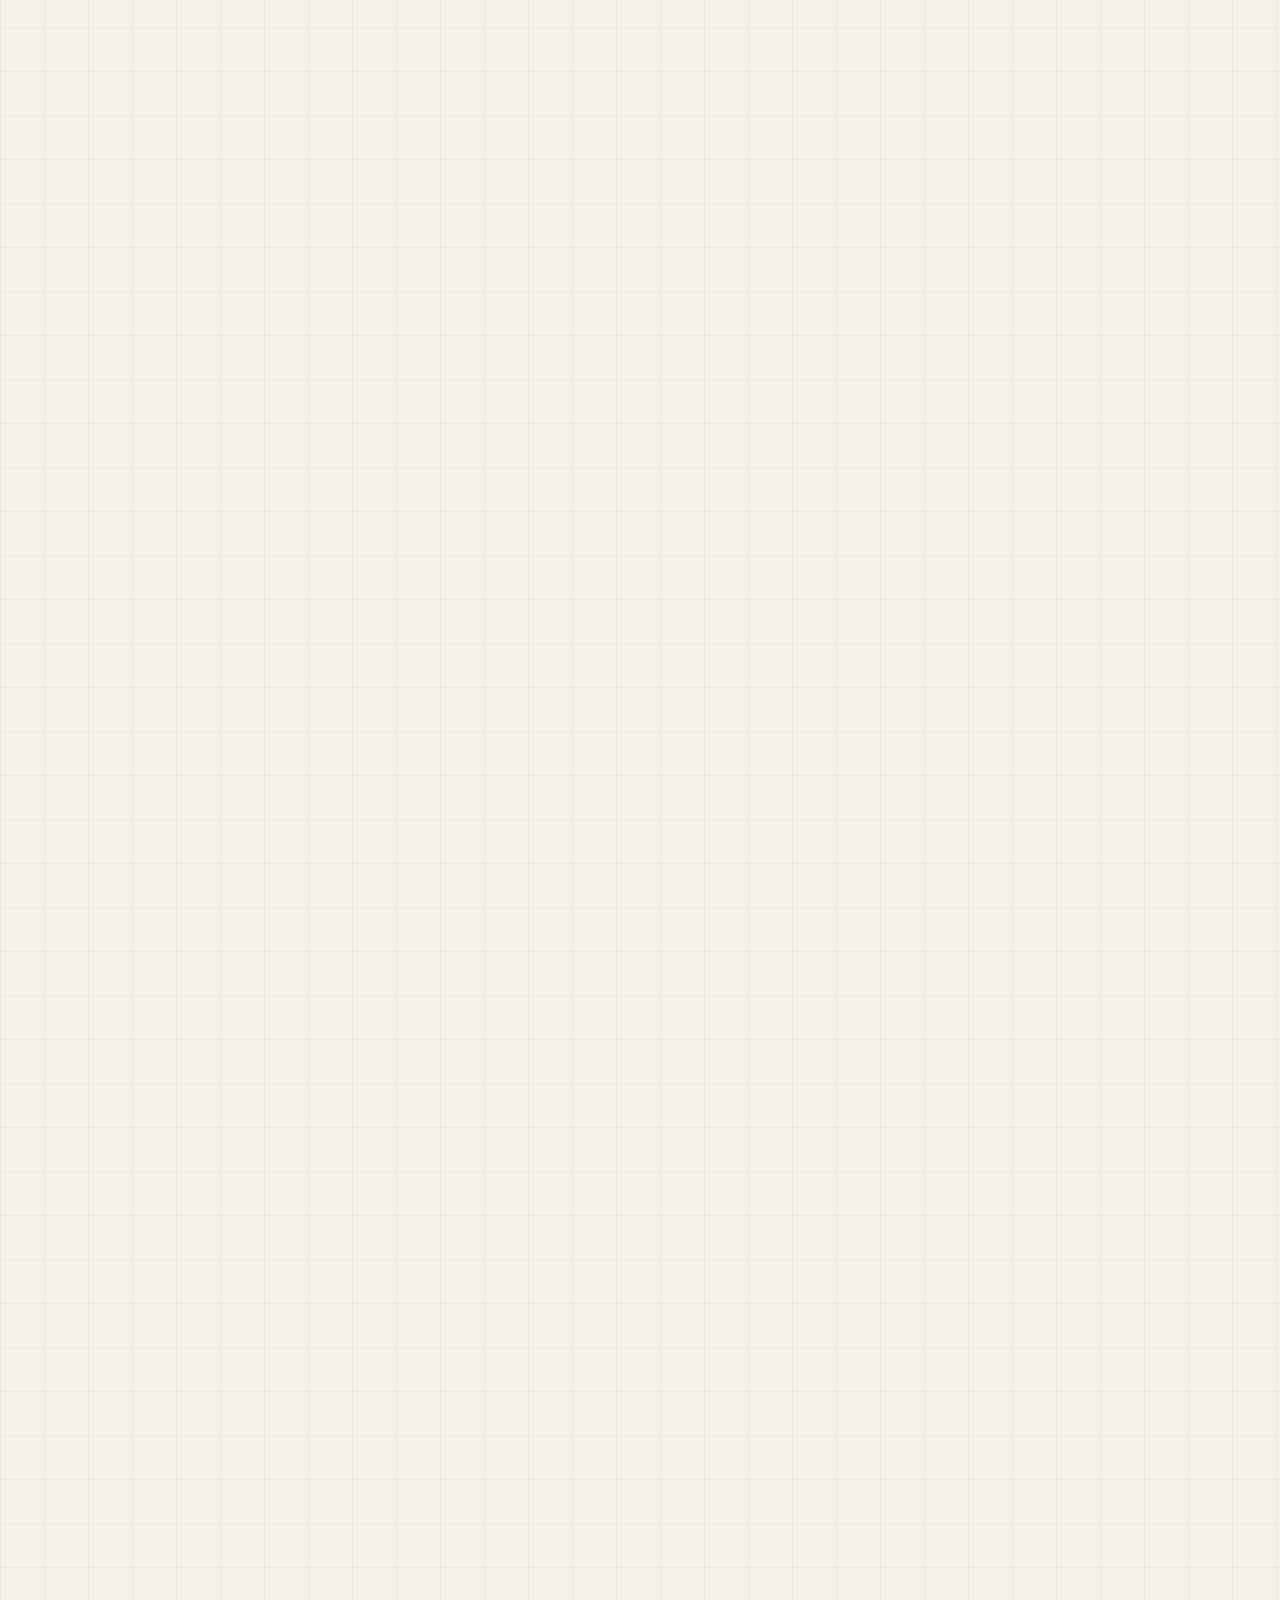
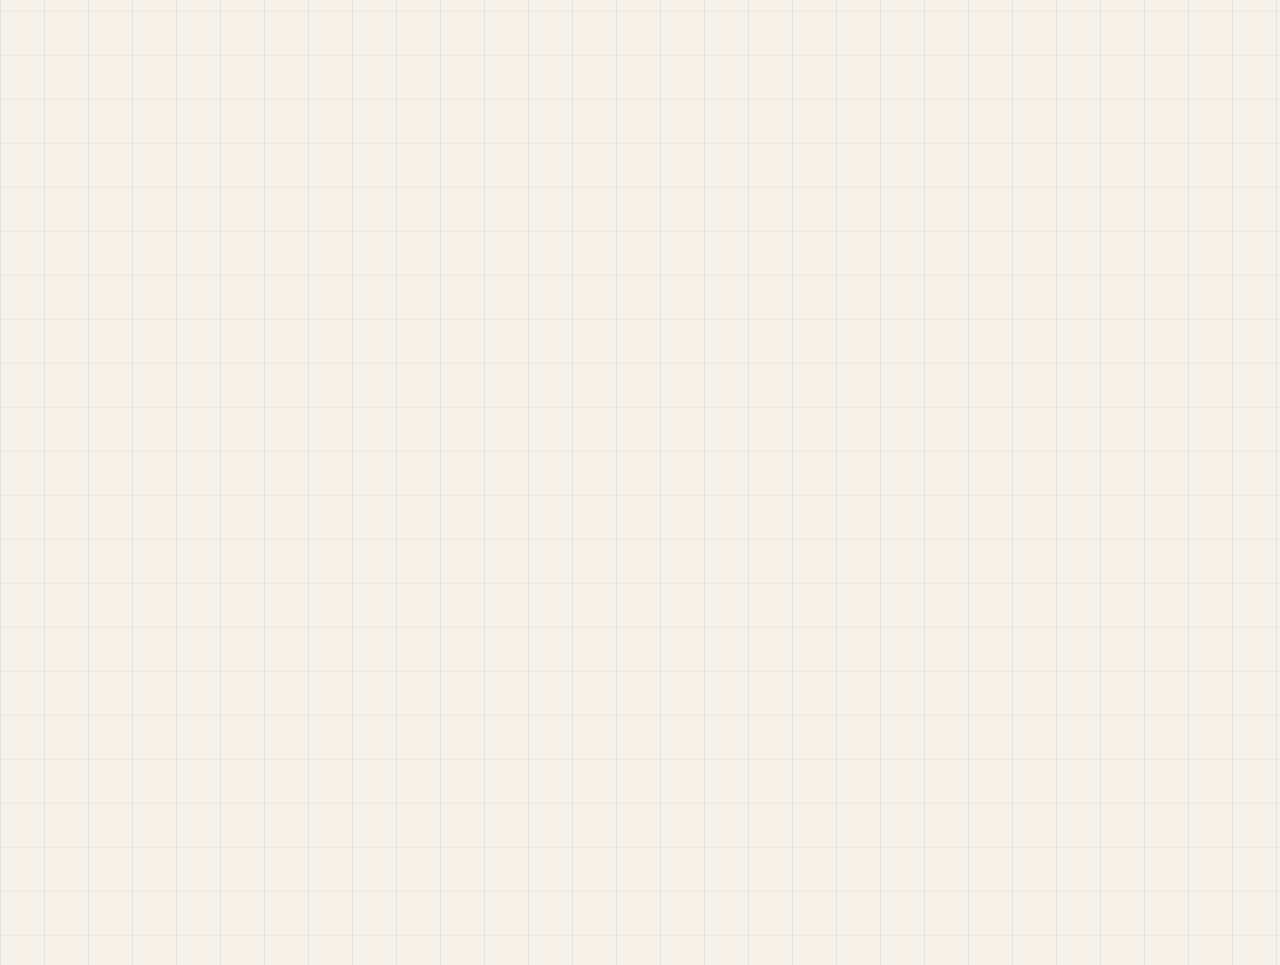
==== commit 06e8cdad: "Add client-side password gate for workflow and tracker Co-authored-by: Cursor <cursoragent@cursor.co" ====
--- a/beauty-salon-marketing-tracker.html
+++ b/beauty-salon-marketing-tracker.html
@@ -4,6 +4,9 @@
   <meta charset="utf-8">
   <meta name="viewport" content="width=device-width, initial-scale=1">
   <title>美容院 Marketing Tracker</title>
+  <link rel="stylesheet" href="assets/jessi-auth.css?v=20260627a">
+  <script src="assets/jessi-auth-config.js?v=20260627a"></script>
+  <script src="assets/jessi-auth.js?v=20260627a"></script>
   <style>
     :root {
       --ink: #172026;
--- a/assets/jessi-auth.css
+++ b/assets/jessi-auth.css
@@ -0,0 +1,100 @@
+html.auth-pending body > :not(.jessi-auth-gate) {
+  visibility: hidden;
+}
+
+.jessi-auth-gate {
+  position: fixed;
+  inset: 0;
+  z-index: 99999;
+  display: grid;
+  place-items: center;
+  padding: 24px;
+  background:
+    radial-gradient(ellipse 80% 60% at 50% 0%, rgba(232, 138, 170, .22), transparent),
+    linear-gradient(165deg, #fff5f8 0%, #faf0f5 45%, #f3e8f0 100%);
+  font-family: "Quicksand", "Microsoft JhengHei", "PingFang TC", "Noto Sans TC", sans-serif;
+}
+
+.jessi-auth-card {
+  width: min(100%, 380px);
+  padding: 28px 24px 24px;
+  border-radius: 20px;
+  border: 2px solid #e8b4c8;
+  background: #fff;
+  box-shadow: 0 24px 64px rgba(92, 69, 88, .14);
+}
+
+.jessi-auth-card h1 {
+  margin: 0 0 6px;
+  font-family: "Cormorant Garamond", Georgia, serif;
+  font-size: 26px;
+  font-weight: 600;
+  color: #5c4558;
+  text-align: center;
+}
+
+.jessi-auth-card p {
+  margin: 0 0 20px;
+  font-size: 13px;
+  color: #8a7586;
+  text-align: center;
+  line-height: 1.5;
+}
+
+.jessi-auth-field {
+  display: grid;
+  gap: 8px;
+  margin-bottom: 16px;
+}
+
+.jessi-auth-field label {
+  font-size: 12px;
+  font-weight: 700;
+  color: #5c4558;
+}
+
+.jessi-auth-field input {
+  width: 100%;
+  padding: 12px 14px;
+  border: 2px solid #e8d4de;
+  border-radius: 12px;
+  font-size: 16px;
+  background: #fffbfc;
+}
+
+.jessi-auth-field input:focus {
+  outline: none;
+  border-color: #e88aaa;
+  box-shadow: 0 0 0 3px rgba(232, 138, 170, .25);
+}
+
+.jessi-auth-submit {
+  width: 100%;
+  padding: 12px 16px;
+  border: 0;
+  border-radius: 999px;
+  font-size: 15px;
+  font-weight: 700;
+  color: #fff;
+  background: linear-gradient(135deg, #c96b8a, #e88aaa);
+  cursor: pointer;
+}
+
+.jessi-auth-submit:hover { filter: brightness(1.05); }
+
+.jessi-auth-error {
+  min-height: 1.2em;
+  margin: 0 0 10px;
+  font-size: 13px;
+  font-weight: 700;
+  color: #c45c6a;
+  text-align: center;
+}
+
+.jessi-auth-note {
+  margin: 14px 0 0;
+  font-size: 11px;
+  color: #a8949e;
+  text-align: center;
+  line-height: 1.45;
+}
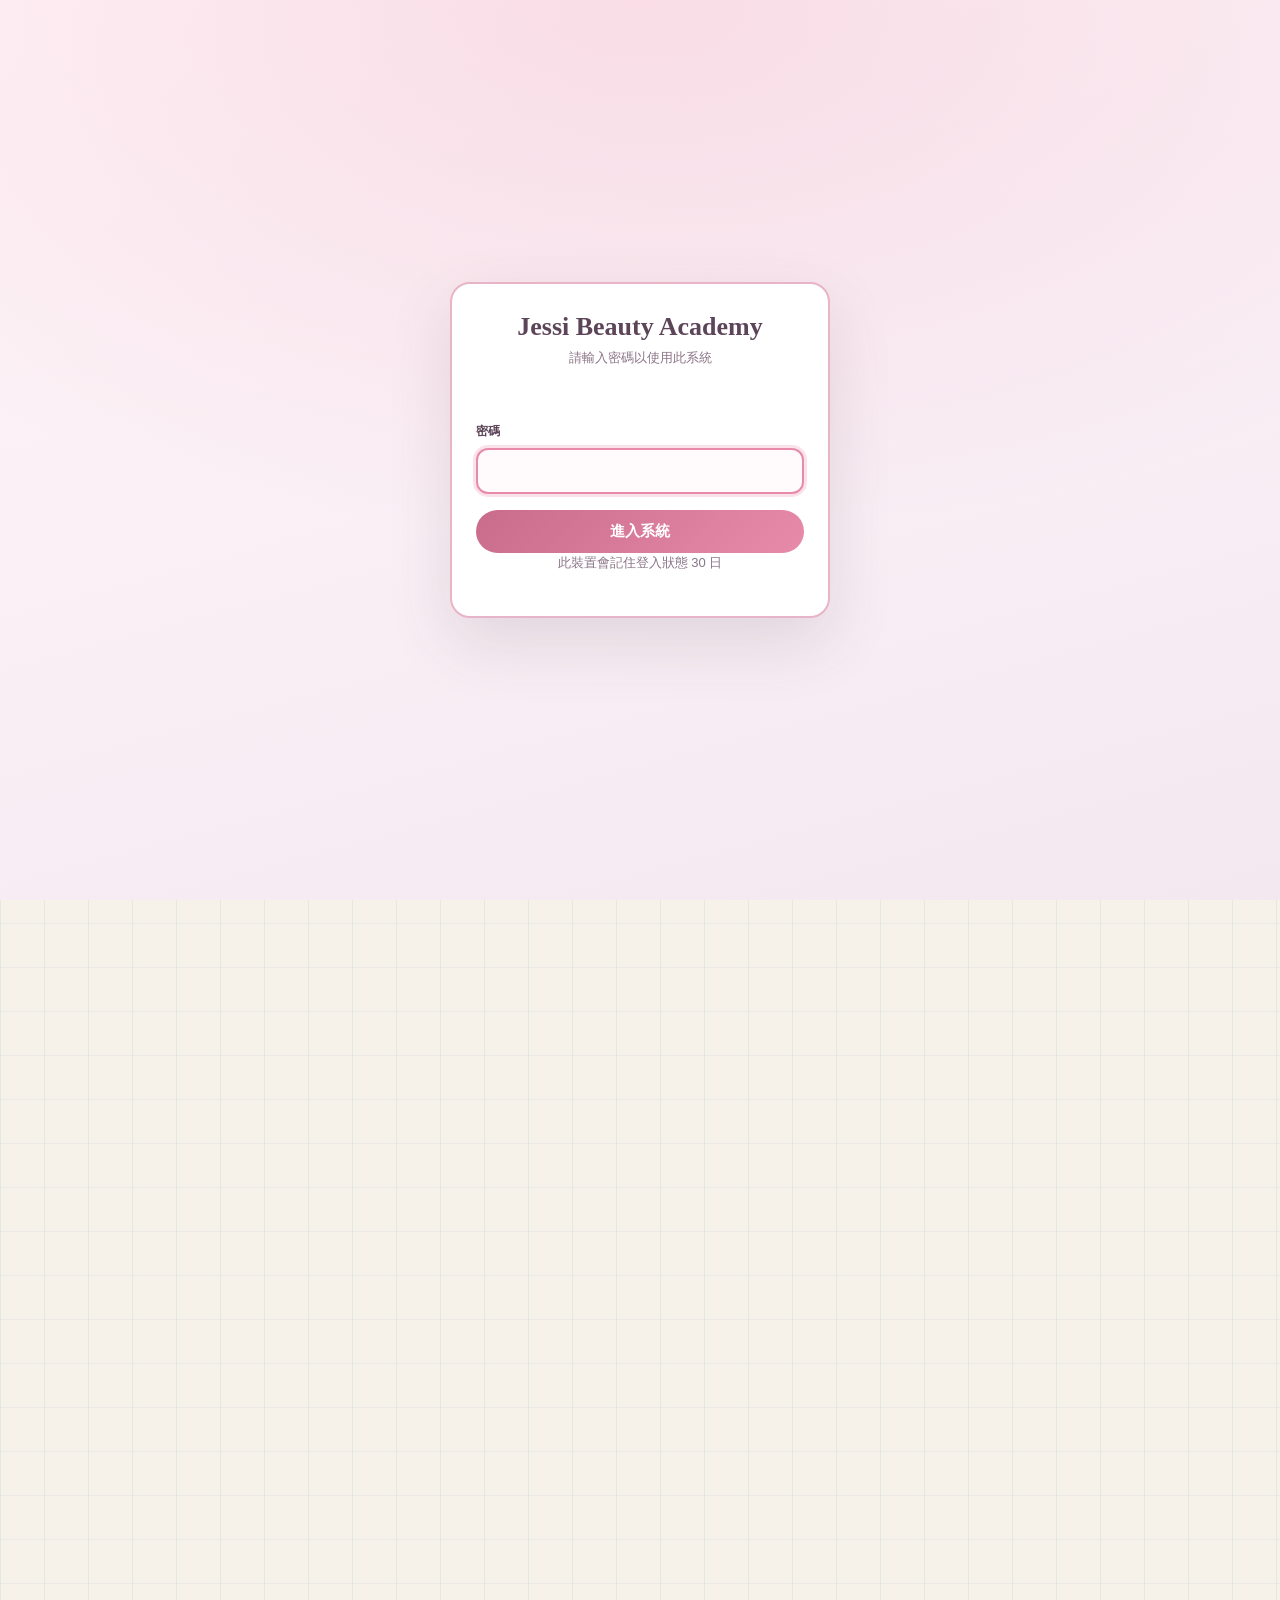
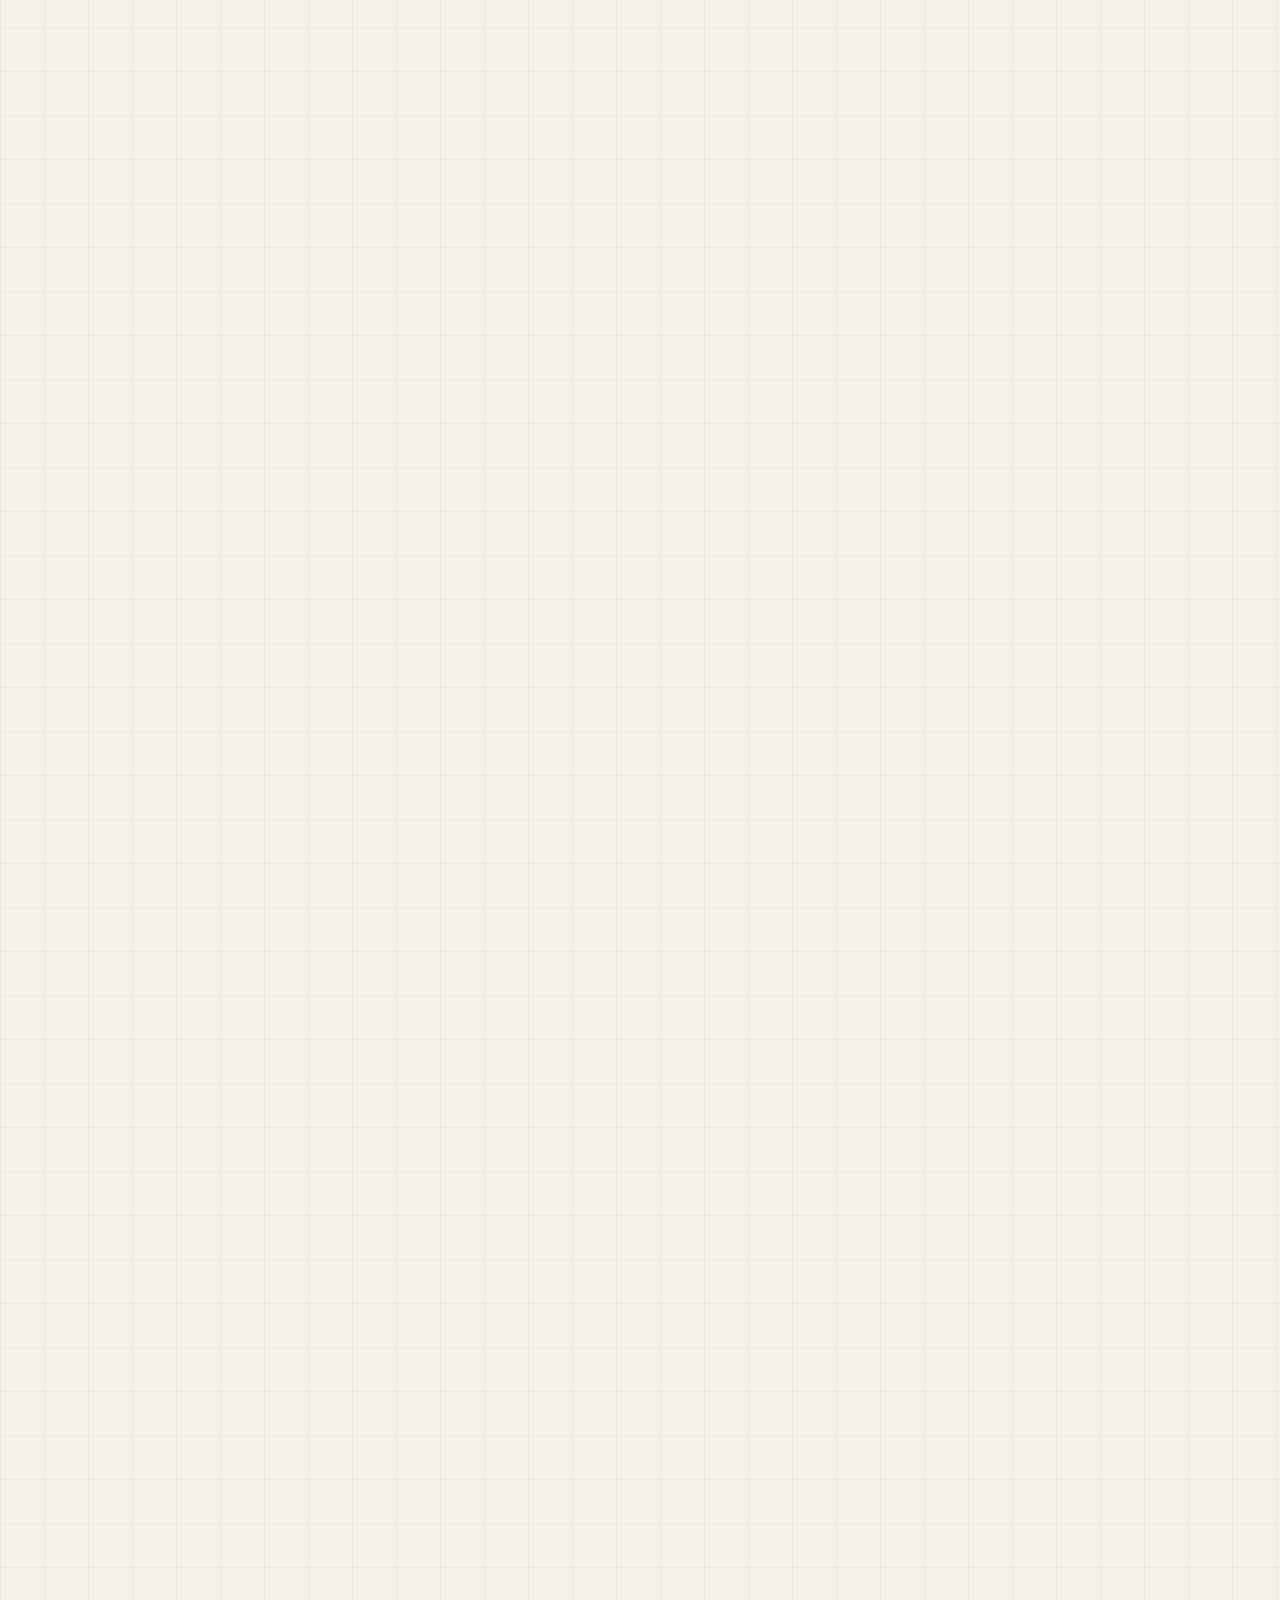
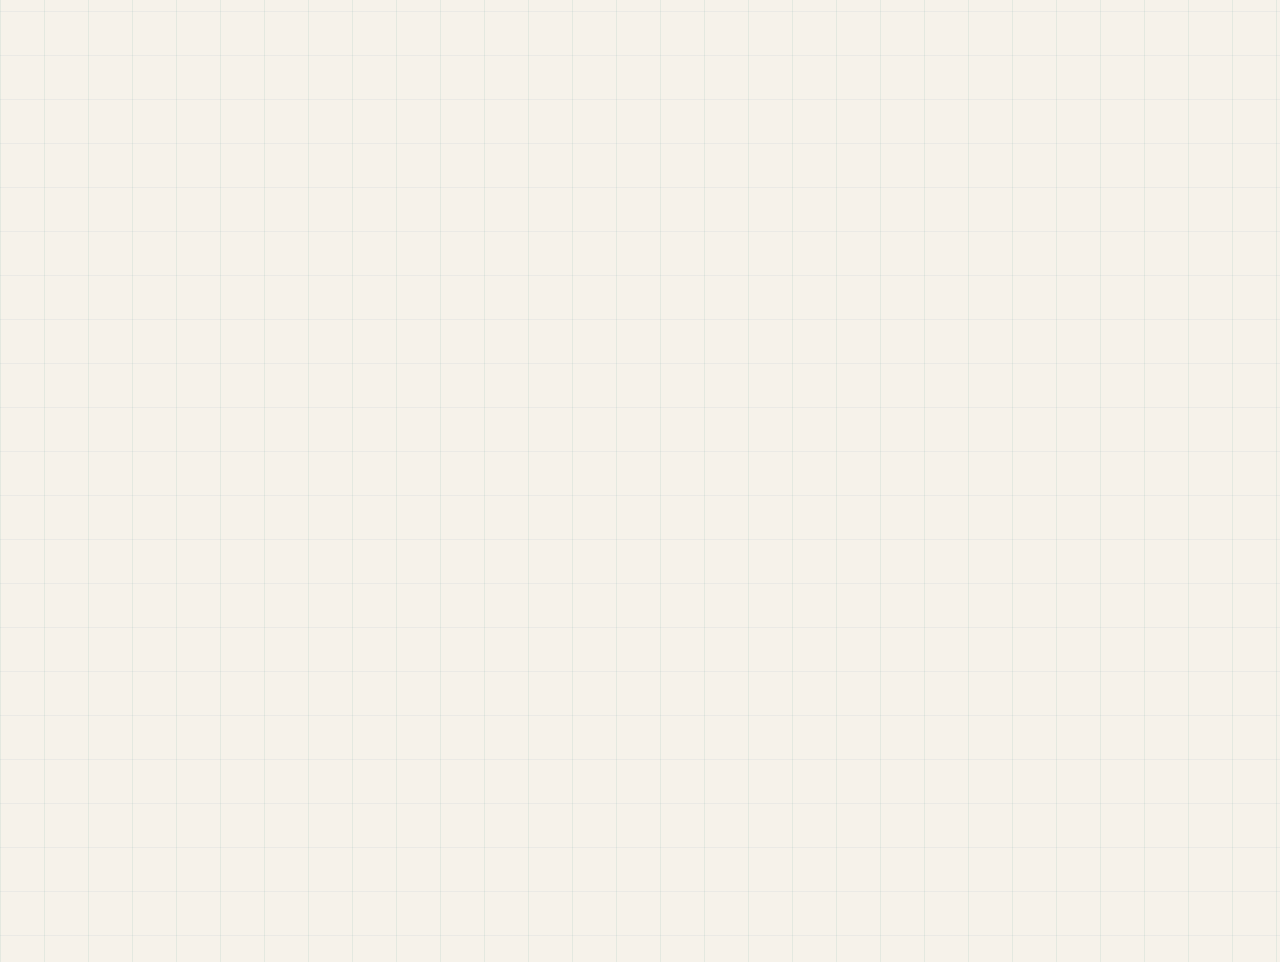
==== commit 6cf63b1c: "feat(tracker): add reelId field + reel picker (read-only join to reels-studio) Co-Authored-By: Claud" ====
--- a/beauty-salon-marketing-tracker.html
+++ b/beauty-salon-marketing-tracker.html
@@ -691,7 +691,12 @@
                 <option>Reel</option><option>Carousel</option><option>Stories</option>
               </select>
             </label>
-            <label>痛點主題<input id="c-topic" name="topic" placeholder="鬆弛 / 暗啞 / 色斑"></label>
+            <label>Reel
+              <select id="c-reel" name="reelId">
+                <option value="">（未連結）</option>
+              </select>
+            </label>
+            <label>痛點主題<input id="c-topic" name="topic" placeholder="暗黃 / 泛紅 / 痘印 / 底妝唔貼"></label>
             <label>Hook<input id="c-hook" name="hook" placeholder="開場第一句"></label>
             <label>Reach<input id="c-reach" name="reach" type="number" min="0" step="1" placeholder="0"></label>
             <label>完播 / retention %<input id="c-retention" name="retention" type="number" min="0" max="100" step="1" placeholder="0"></label>
@@ -815,10 +820,32 @@
       localStorage.setItem(CONTENT_KEY, JSON.stringify(contentItems));
     }
 
+    function readReelsForPicker() {
+      try {
+        const raw = localStorage.getItem("jessi-reels-studio-v1");
+        const state = raw ? JSON.parse(raw) : null;
+        return state && Array.isArray(state.reels) ? state.reels : [];
+      } catch (error) {
+        console.warn("Unable to load reels for picker", error);
+        return [];
+      }
+    }
+
+    function populateReelPicker() {
+      const sel = document.getElementById("c-reel");
+      if (!sel) return;
+      const current = sel.value || "";
+      const reels = readReelsForPicker();
+      sel.innerHTML = '<option value="">（未連結）</option>' +
+        reels.map((r) => `<option value="${escapeHtml(r.id)}">${escapeHtml(r.title || r.id)}</option>`).join("");
+      if (current && reels.some((r) => String(r.id) === current)) sel.value = current;
+    }
+
     function normalizeContent(input) {
       return {
         date: String(input.date || today()).slice(0, 10),
         format: String(input.format || "Reel").trim(),
+        reelId: String(input.reelId || "").trim(),
         topic: String(input.topic || "").trim(),
         hook: String(input.hook || "").trim(),
         reach: Number(input.reach || 0),
@@ -1168,6 +1195,7 @@
       drawFunnel();
       drawBarChart("channel-canvas", "渠道成交數", groupBy("source", true), "#305f9f");
       drawBarChart("service-canvas", "療程成交數", groupBy("service", true), "#0f7c69");
+      populateReelPicker();
       renderContent();
     }
 
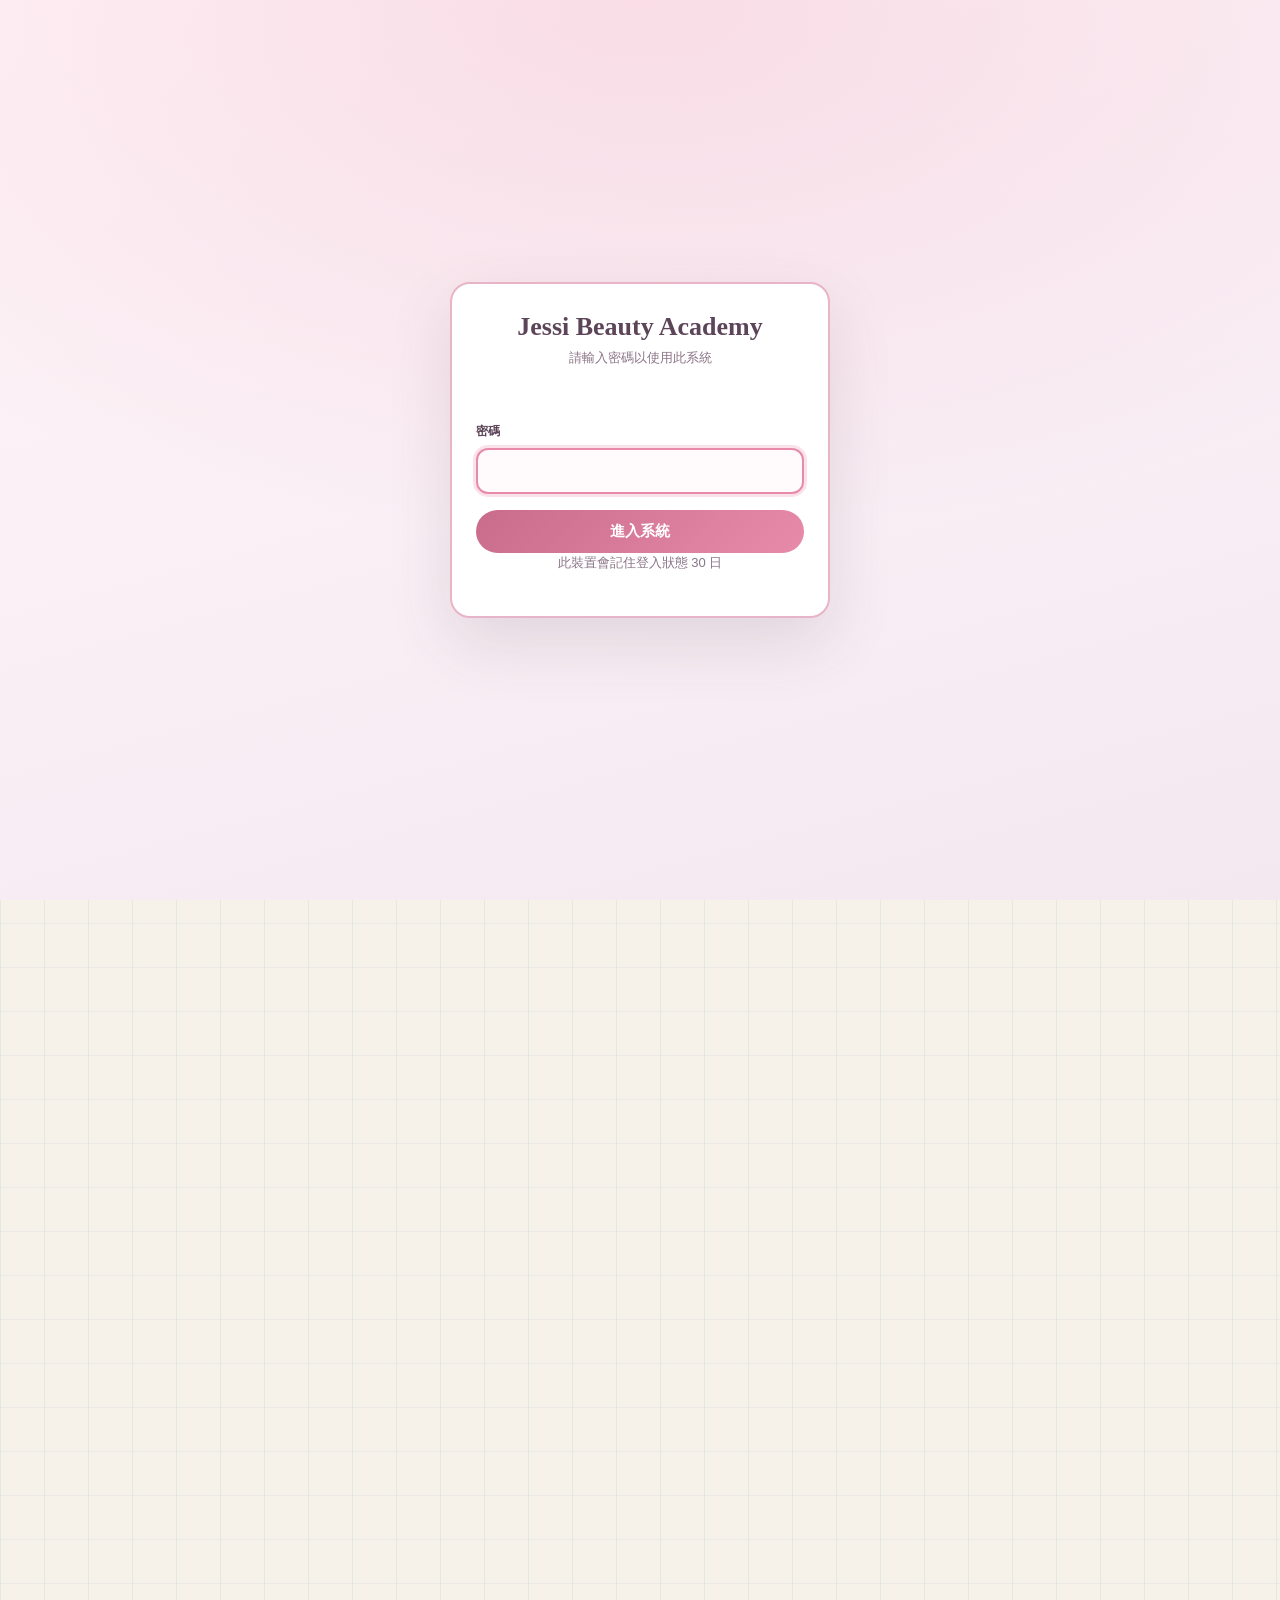
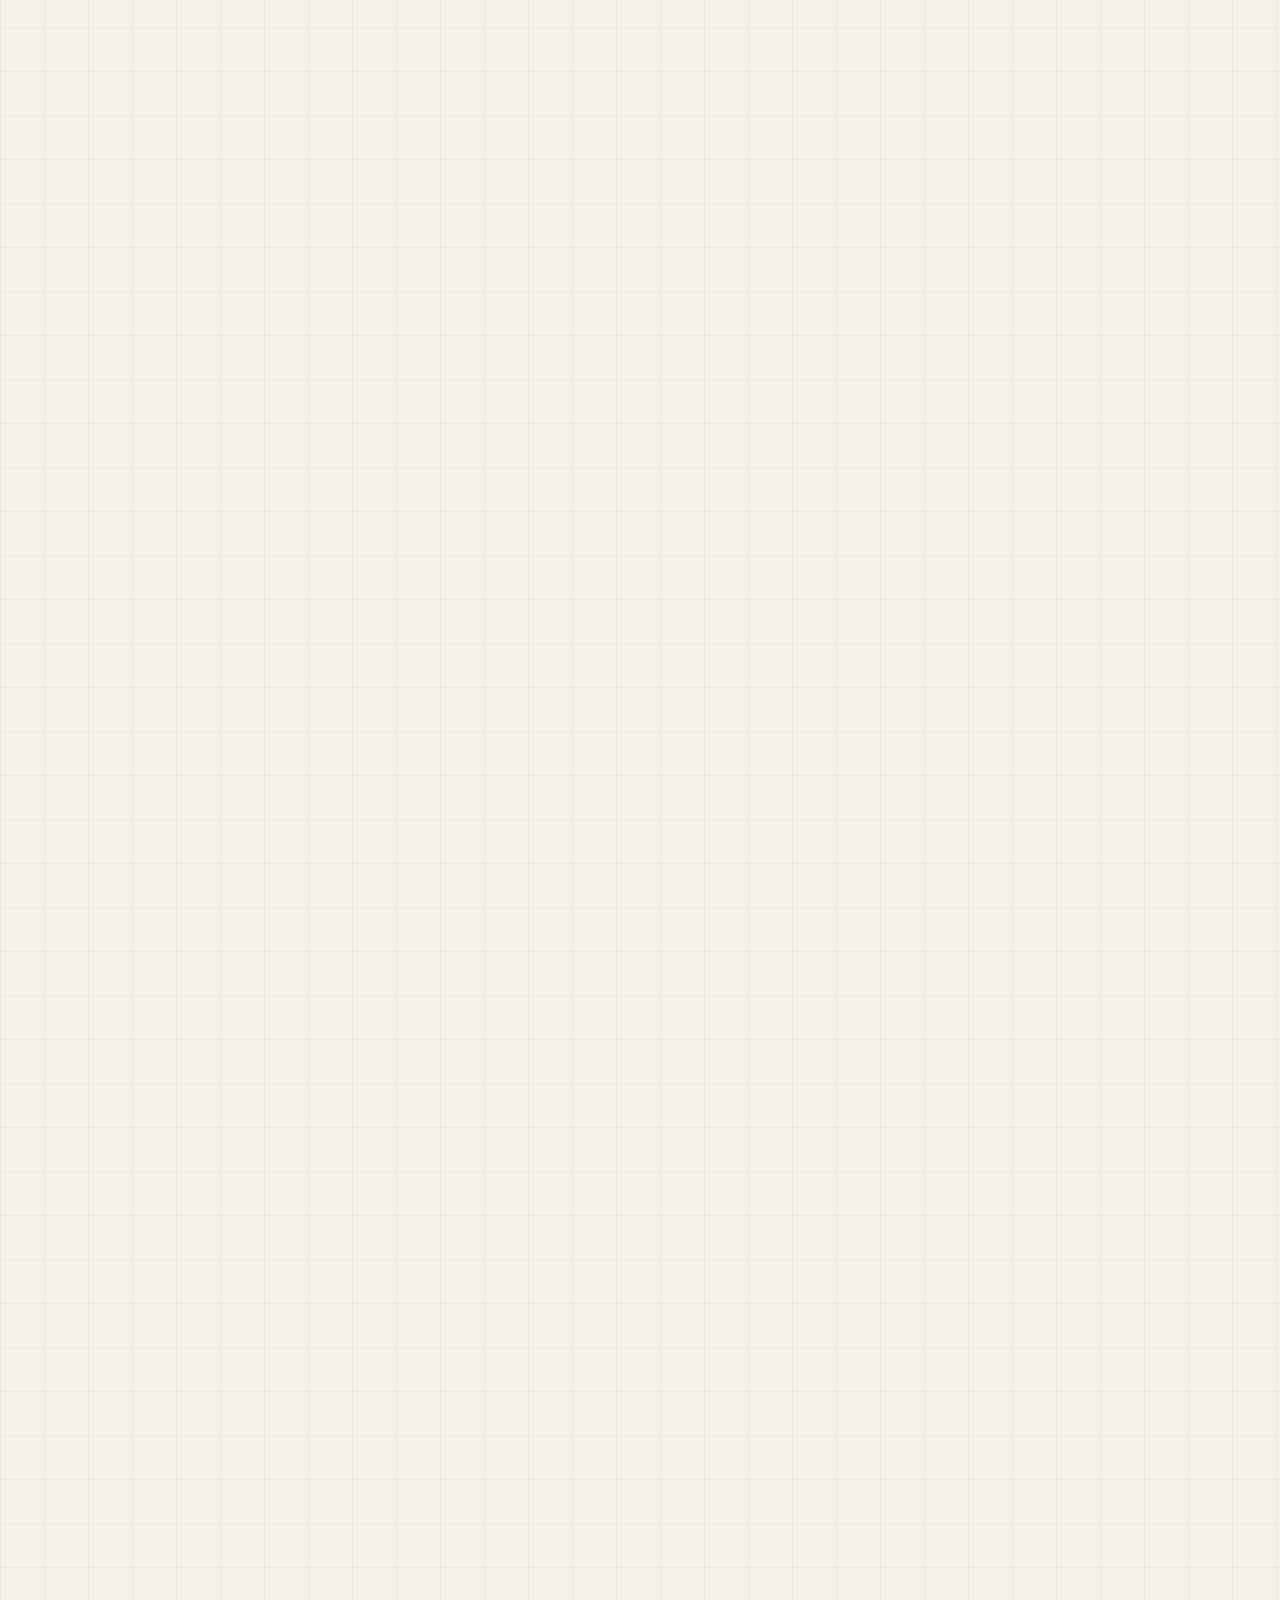
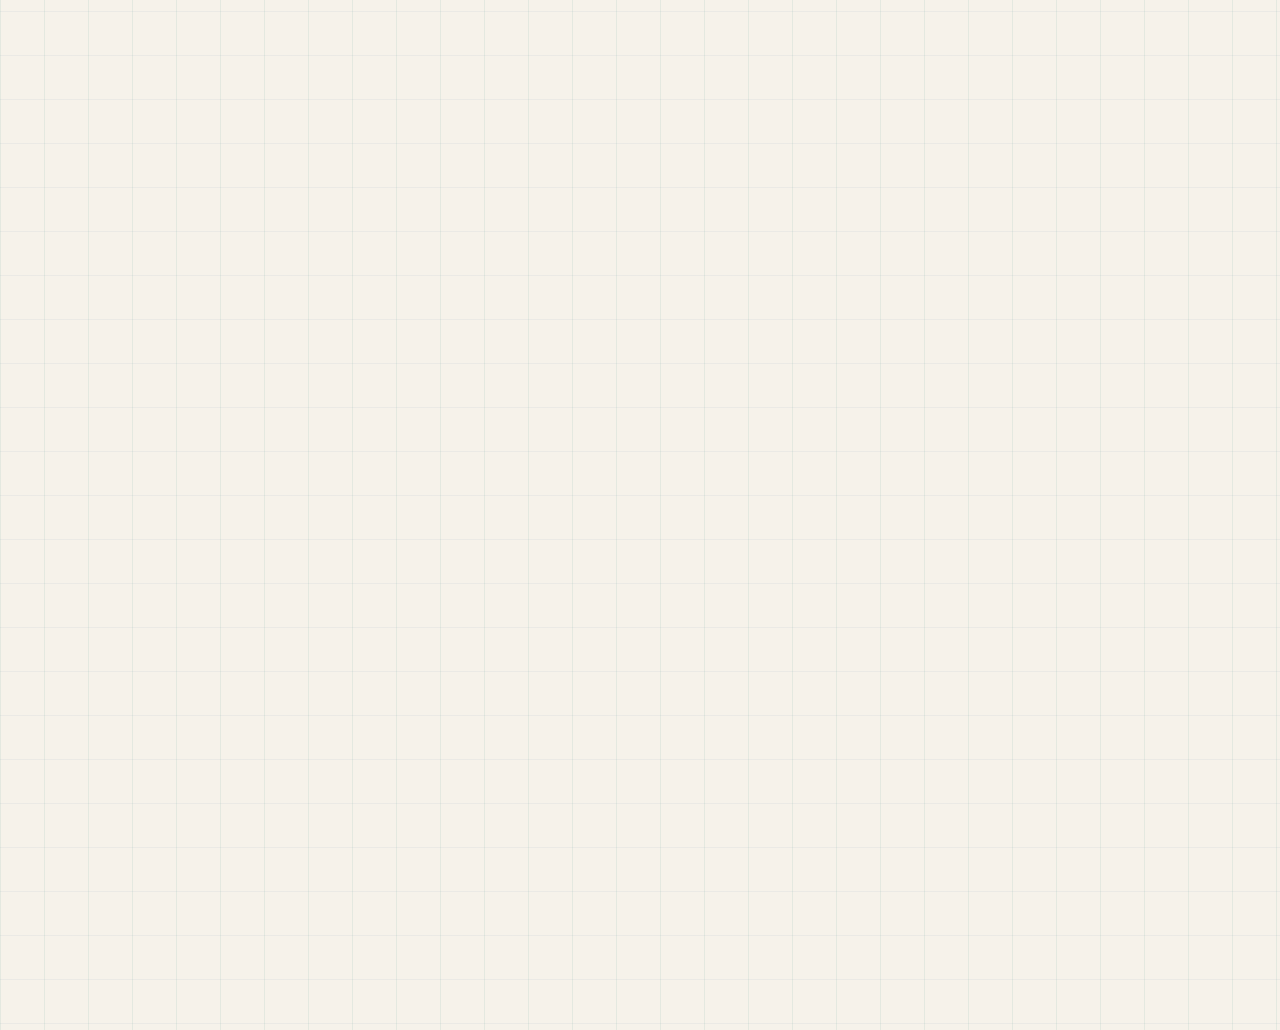
==== commit ec015fe7: "feat(tracker): add deterministic 內容成效 Loop button (read+render only) Co-Authored-By: Claude <noreply" ====
--- a/beauty-salon-marketing-tracker.html
+++ b/beauty-salon-marketing-tracker.html
@@ -719,13 +719,17 @@
           <table>
             <thead>
               <tr>
-                <th>日期</th><th>格式</th><th>主題</th><th>Hook</th><th>Reach</th><th>完播%</th>
+                <th>日期</th><th>格式</th><th>Reel</th><th>主題</th><th>Hook</th><th>Reach</th><th>完播%</th>
                 <th>Shares</th><th>Saves</th><th>DM</th><th>預約</th><th>成交</th><th>成交額</th><th>下次動作</th><th>操作</th>
               </tr>
             </thead>
             <tbody id="content-rows"></tbody>
           </table>
         </div>
+        <div class="toolbar" style="margin-top:14px">
+          <button class="btn" type="button" id="content-loop-btn">分析內容成效</button>
+        </div>
+        <div id="content-loop-output" class="table-wrap" style="margin-top:10px"></div>
       </section>
 
       <section id="lead-table" aria-labelledby="lead-table-title">
@@ -877,6 +881,7 @@
     function renderContent() {
       const count = contentItems.length;
       const sum = (key) => contentItems.reduce((total, item) => total + Number(item[key] || 0), 0);
+      const reelTitleById = new Map(readReelsForPicker().map((r) => [String(r.id), r.title || r.id]));
       document.getElementById("metric-content-count").textContent = count;
       document.getElementById("metric-content-dm").textContent = sum("dm");
       document.getElementById("metric-content-booking").textContent = sum("booking");
@@ -884,7 +889,7 @@
       const tbody = document.getElementById("content-rows");
       tbody.innerHTML = "";
       if (!count) {
-        tbody.innerHTML = '<tr><td colspan="14">未有內容記錄。出街後記返每條成效，先知邊條真係帶客。</td></tr>';
+        tbody.innerHTML = '<tr><td colspan="15">未有內容記錄。出街後記返每條成效，先知邊條真係帶客。</td></tr>';
         return;
       }
       contentItems.forEach((item, index) => {
@@ -892,6 +897,7 @@
         tr.innerHTML = `
           <td>${escapeHtml(item.date)}</td>
           <td>${escapeHtml(item.format)}</td>
+          <td>${item.reelId ? escapeHtml(reelTitleById.get(item.reelId) || (item.reelId + "（已刪）")) : "-"}</td>
           <td>${escapeHtml(item.topic || "-")}</td>
           <td>${escapeHtml(item.hook || "-")}</td>
           <td>${Number(item.reach || 0)}</td>
@@ -934,7 +940,7 @@
     }
 
     function exportContentCsv() {
-      const headers = ["date", "format", "topic", "hook", "reach", "retention", "shares", "saves", "comments", "dm", "waClicks", "booking", "visit", "won", "revenue", "action"];
+      const headers = ["date", "format", "reelId", "topic", "hook", "reach", "retention", "shares", "saves", "comments", "dm", "waClicks", "booking", "visit", "won", "revenue", "action"];
       const rows = [headers.join(",")].concat(contentItems.map((item) => headers.map((key) => csvCell(item[key])).join(",")));
       downloadFile("jessi-content-performance.csv", rows.join("\n"), "text/csv;charset=utf-8");
     }
@@ -1186,6 +1192,45 @@
       document.getElementById("ai-prompt-output").textContent = prompt;
       navigator.clipboard?.writeText(prompt).catch(() => {});
       return prompt;
+    }
+
+    async function runContentLoop() {
+      const btn = document.getElementById("content-loop-btn");
+      const out = document.getElementById("content-loop-output");
+      if (btn) { btn.disabled = true; btn.textContent = "分析中…"; }
+      try {
+        const engine = await import("./assets/marketing-loop-engine.mjs");
+        const reels = readReelsForPicker();
+        const result = engine.joinContentByReelId(contentItems, reels);
+        if (out) out.innerHTML = renderContentLoopResult(result);
+      } catch (e) {
+        alert("Loop engine 載入失敗：" + (e && e.message ? e.message : String(e)));
+      } finally {
+        if (btn) { btn.disabled = false; btn.textContent = "分析內容成效"; }
+      }
+    }
+
+    function renderContentLoopResult(result) {
+      const { joined, unlinked } = result || {};
+      if (!contentItems.length) return '<p class="muted">未有內容記錄。出街後記返每條成效再分析。</p>';
+      const parts = [];
+      if (!joined || !joined.length) {
+        parts.push('<p class="muted">未有內容連結到 Reel。用表單嘅 Reel picker 連結後再分析。</p>');
+      } else {
+        parts.push('<table><thead><tr><th>Reel</th><th>Loop 分</th><th>Reach</th><th>Saves</th><th>DM</th><th>預約</th><th>成效洞察</th></tr></thead><tbody>');
+        for (const g of joined) {
+          const score = g.reel.loopReviewTotal == null ? "未跑 Loop" : g.reel.loopReviewTotal;
+          const insightText = g.insights.length
+            ? g.insights.map((i) => i.type + "（" + i.severity + "）：" + i.recommendation).join("；")
+            : "無明確洞察";
+          parts.push("<tr><td>" + escapeHtml(g.reel.title) + "</td><td>" + score + "</td><td>" + g.metrics.reach + "</td><td>" + g.metrics.saves + "</td><td>" + g.metrics.dm + "</td><td>" + g.metrics.booking + "</td><td>" + escapeHtml(insightText) + "</td></tr>");
+        }
+        parts.push("</tbody></table>");
+      }
+      if (unlinked && unlinked.length) {
+        parts.push('<p class="muted">' + unlinked.length + " 條內容未連結 Reel（建議用表單 Reel picker 補連）。</p>");
+      }
+      return parts.join("");
     }
 
     function renderAll() {
@@ -1471,6 +1516,8 @@
       }
     });
     document.getElementById("content-entry-form").addEventListener("submit", addContent);
+    document.getElementById("content-loop-btn").addEventListener("click", runContentLoop);
+    document.getElementById("c-reel").addEventListener("focus", populateReelPicker);
     document.getElementById("export-content-json").addEventListener("click", exportContentJson);
     document.getElementById("import-content-json").addEventListener("change", importContentJsonFile);
     document.getElementById("export-content-csv").addEventListener("click", exportContentCsv);
